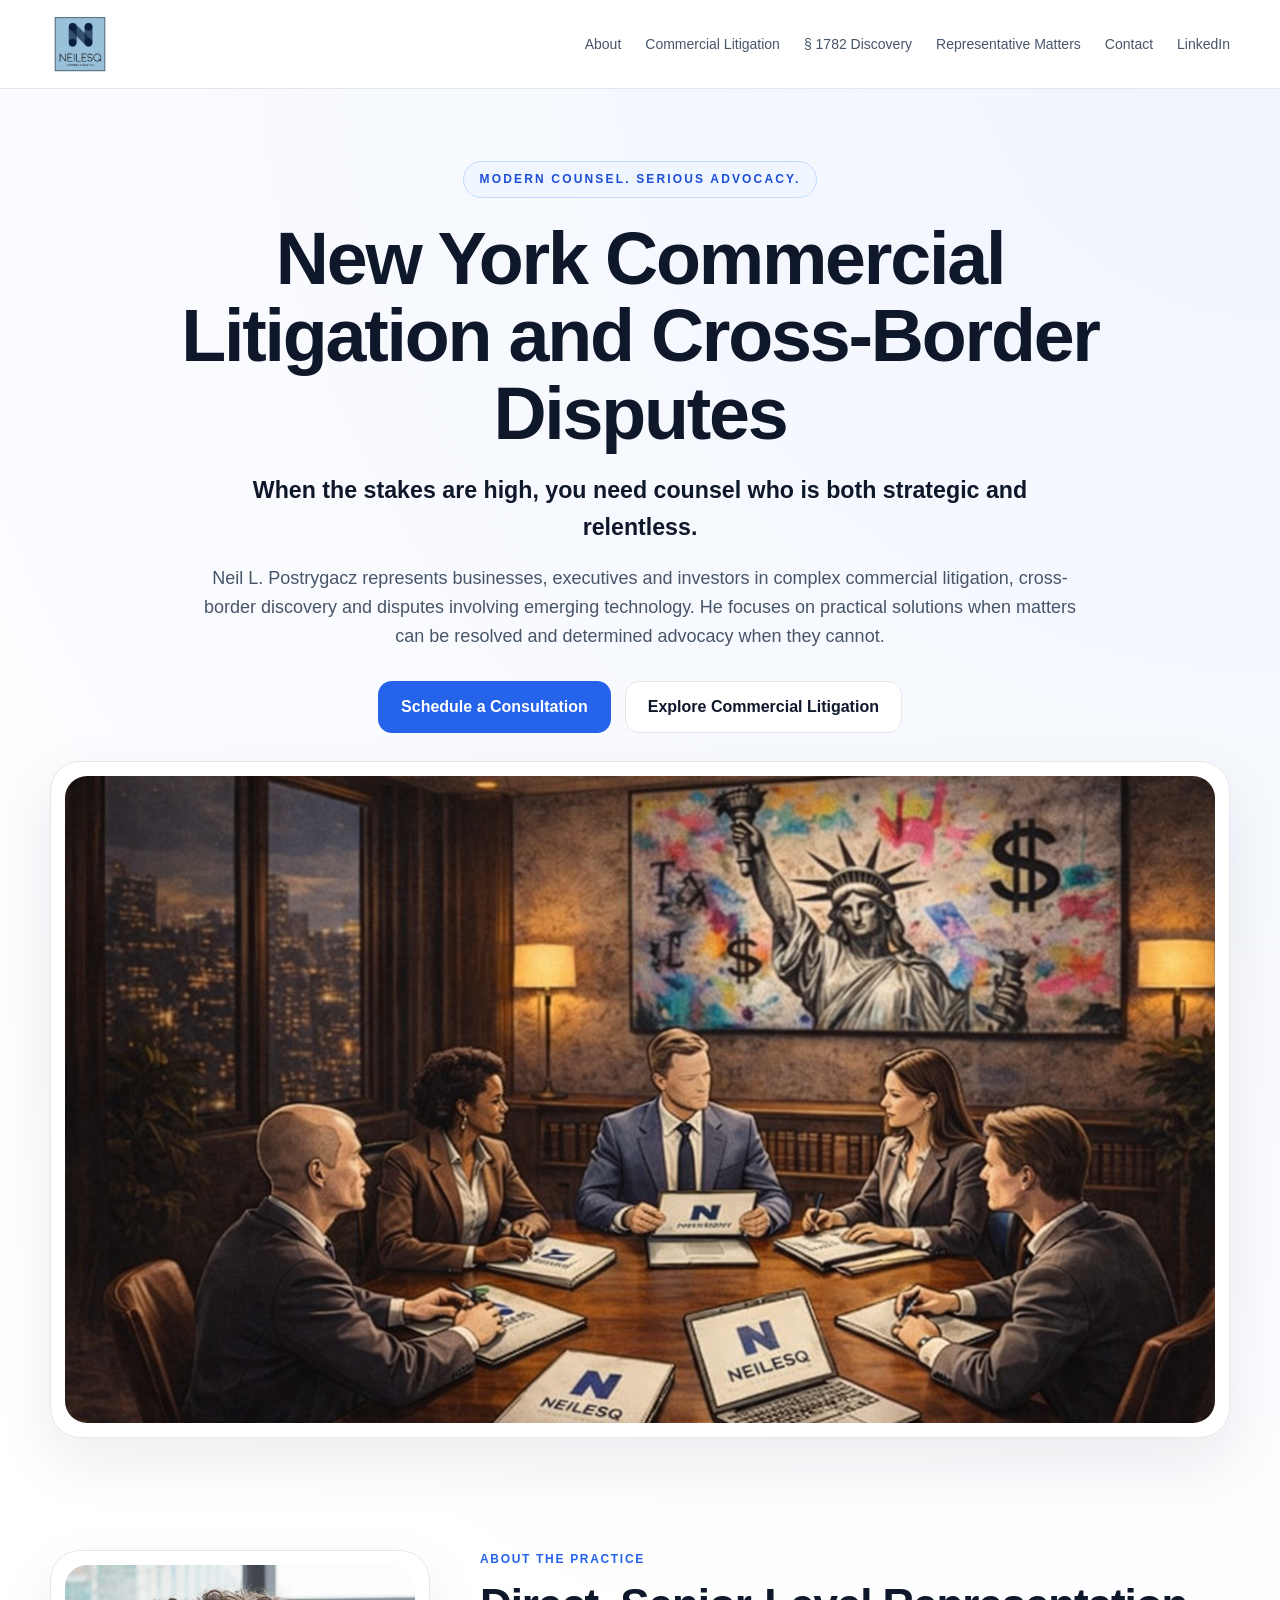
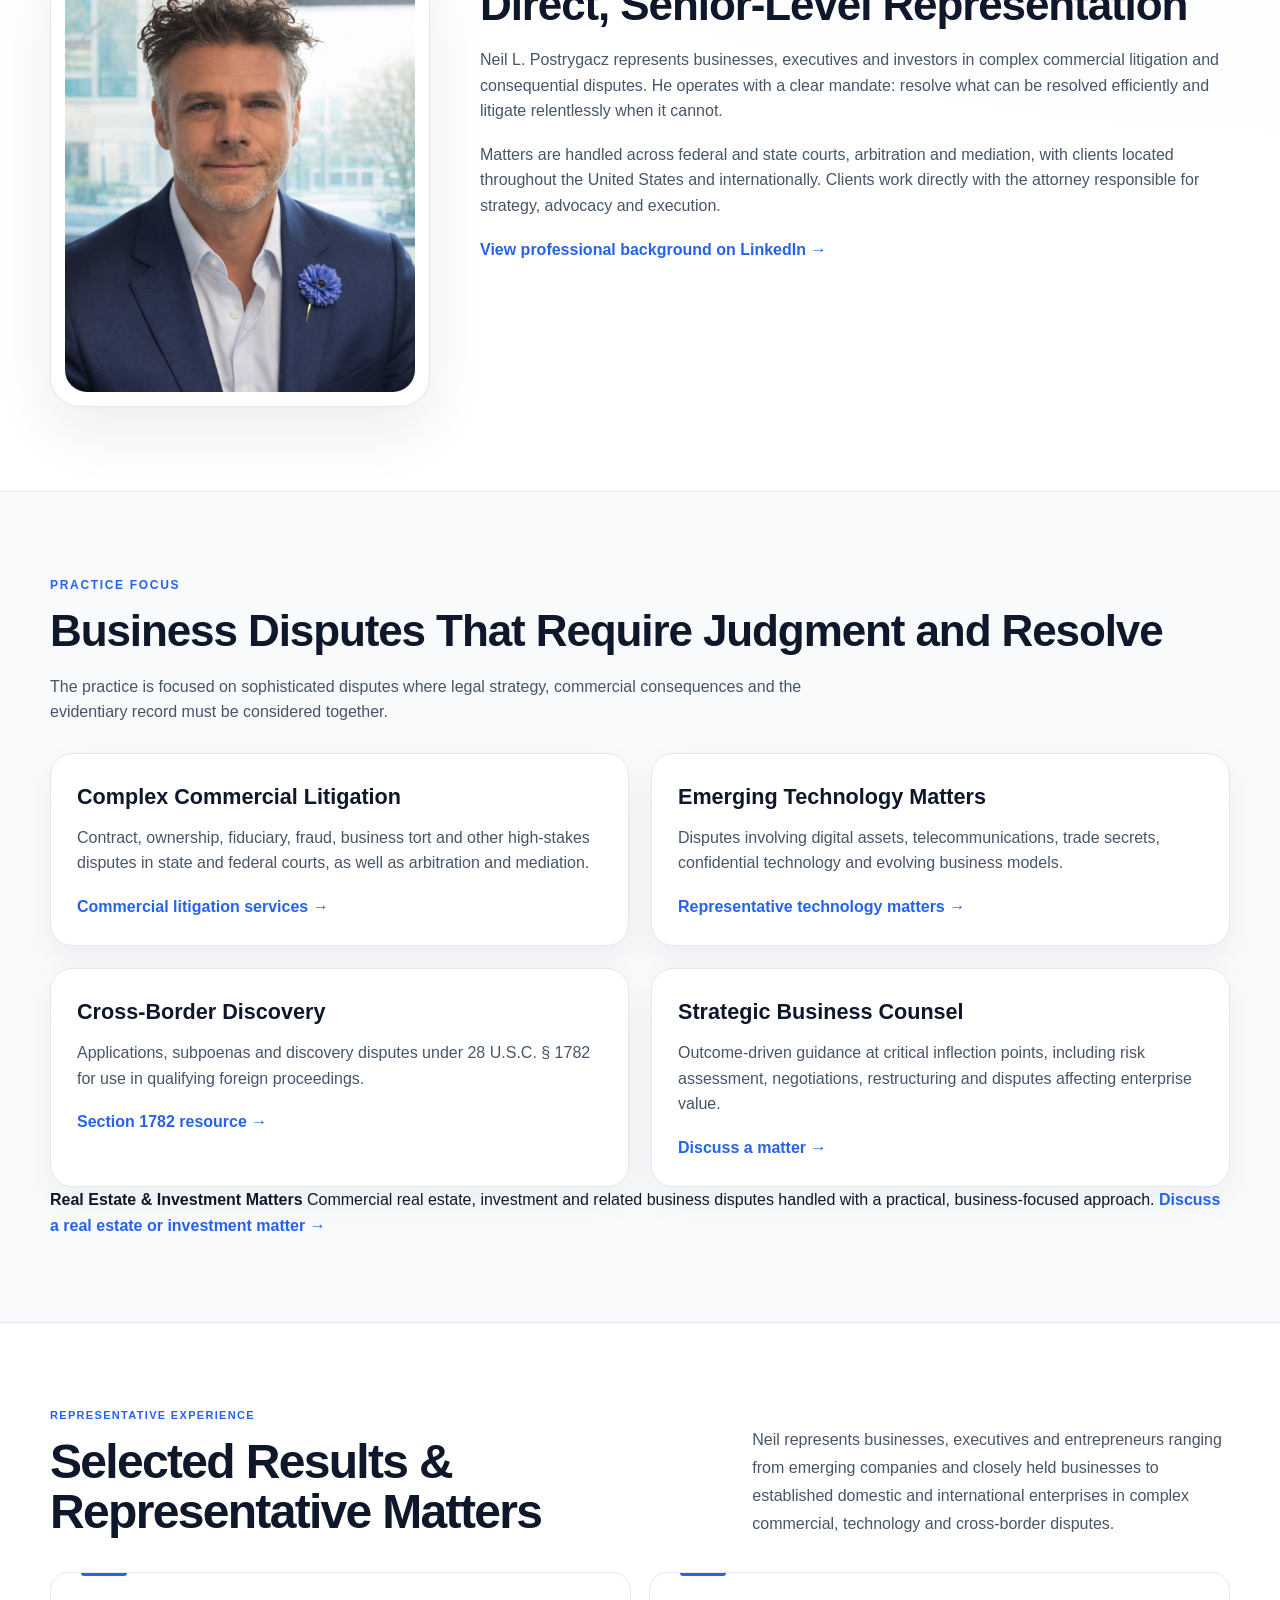
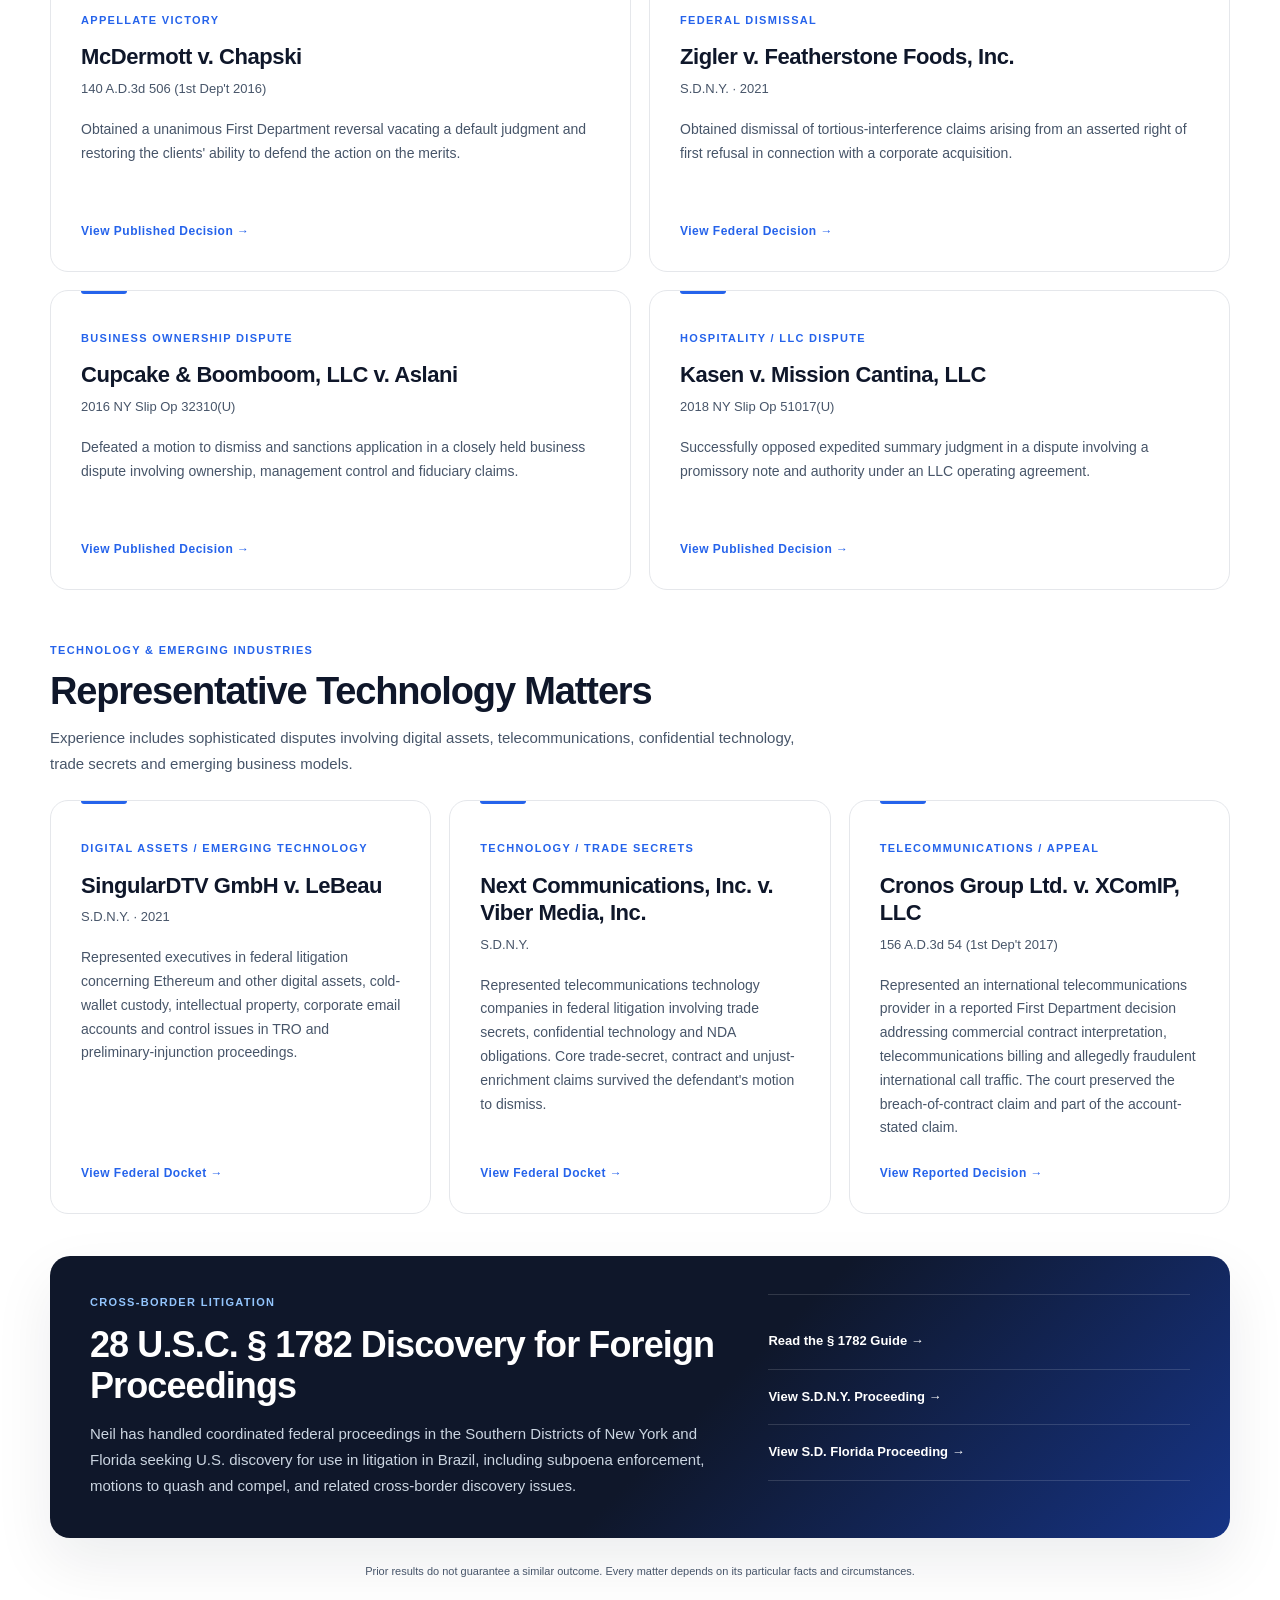
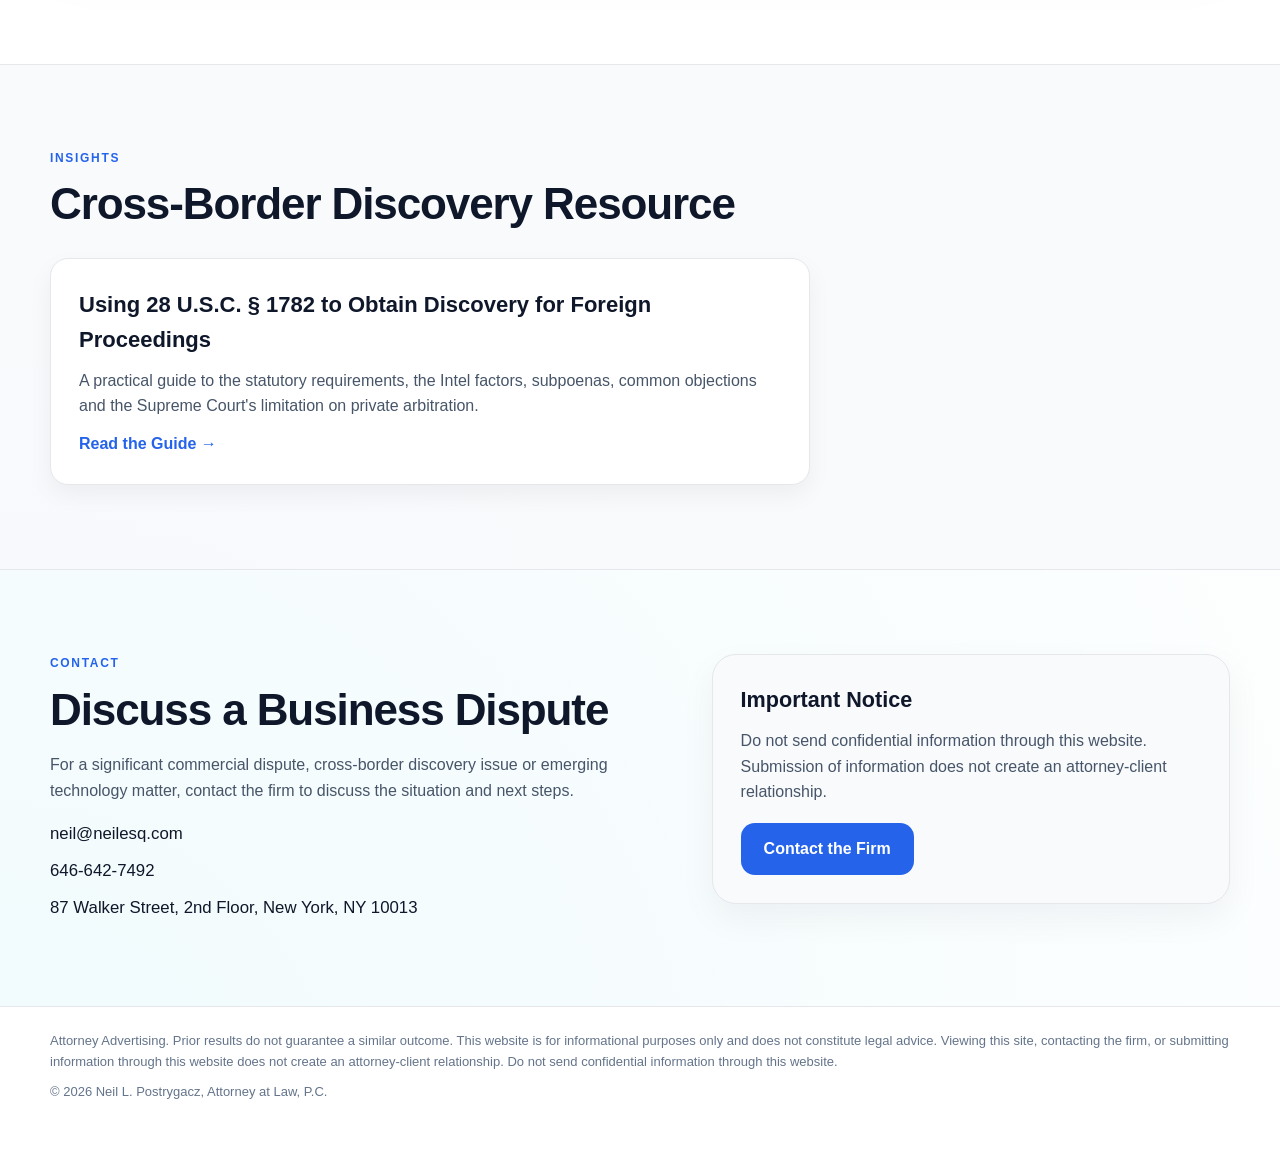
==== index.html @ 108ba3ea "Refine homepage practice focus and retain real estate work" ====
<!doctype html>
<html lang="en">
<head>
  <meta charset="utf-8" />
  <meta name="viewport" content="width=device-width, initial-scale=1" />
  <title>Neil L. Postrygacz | Commercial Litigation &amp; Section 1782</title>
  <meta name="description" content="New York commercial litigation attorney Neil L. Postrygacz handles complex business disputes, cross-border discovery and emerging technology matters." />
  <meta name="robots" content="index, follow" />
  <link rel="canonical" href="https://www.neilesq.com/" />

  <meta property="og:title" content="New York Commercial Litigation Attorney | Neil L. Postrygacz" />
  <meta property="og:description" content="Strategic, senior-level counsel for complex commercial litigation, cross-border disputes and emerging technology matters." />
  <meta property="og:type" content="website" />
  <meta property="og:url" content="https://www.neilesq.com/" />
  <meta property="og:image" content="https://www.neilesq.com/assets/boardroom.jpg" />
  <meta name="twitter:card" content="summary_large_image" />
  <meta name="twitter:title" content="New York Commercial Litigation Attorney | Neil L. Postrygacz" />
  <meta name="twitter:description" content="Strategic, senior-level counsel for complex commercial litigation, cross-border disputes and emerging technology matters." />
  <meta name="theme-color" content="#ffffff" />

  <link rel="icon" type="image/png" href="assets/favicon.png" />
  <link rel="stylesheet" href="styles.css" />

  <script type="application/ld+json">
  {
    "@context": "https://schema.org",
    "@graph": [
      {
        "@type": "LegalService",
        "@id": "https://www.neilesq.com/#firm",
        "name": "Neil L. Postrygacz, Attorney at Law, P.C.",
        "url": "https://www.neilesq.com/",
        "logo": "https://www.neilesq.com/assets/logo.png",
        "image": "https://www.neilesq.com/assets/headshot.jpg",
        "telephone": "+1-646-642-7492",
        "email": "neil@neilesq.com",
        "address": {
          "@type": "PostalAddress",
          "streetAddress": "87 Walker Street, 2nd Floor",
          "addressLocality": "New York",
          "addressRegion": "NY",
          "postalCode": "10013",
          "addressCountry": "US"
        },
        "areaServed": ["New York", "United States", "International"],
        "sameAs": ["https://www.linkedin.com/in/neil-postrygacz-98832410/"],
        "founder": {"@id": "https://www.neilesq.com/#neil-postrygacz"},
        "description": "Commercial litigation, cross-border discovery, emerging technology disputes, arbitration, mediation and strategic business matters."
      },
      {
        "@type": "Person",
        "@id": "https://www.neilesq.com/#neil-postrygacz",
        "name": "Neil L. Postrygacz",
        "jobTitle": "Attorney at Law",
        "worksFor": {"@id": "https://www.neilesq.com/#firm"},
        "url": "https://www.neilesq.com/",
        "image": "https://www.neilesq.com/assets/headshot.jpg",
        "sameAs": ["https://www.linkedin.com/in/neil-postrygacz-98832410/"],
        "knowsAbout": [
          "Commercial Litigation",
          "Business Disputes",
          "Cross-Border Discovery",
          "28 U.S.C. Section 1782",
          "Emerging Technology Disputes",
          "Arbitration"
        ]
      },
      {
        "@type": "WebSite",
        "@id": "https://www.neilesq.com/#website",
        "url": "https://www.neilesq.com/",
        "name": "Neil L. Postrygacz, Attorney at Law, P.C.",
        "publisher": {"@id": "https://www.neilesq.com/#firm"}
      }
    ]
  }
  </script>
</head>
<body>
  <header class="site-header">
    <div class="container nav">
      <a href="/#top" class="brand" aria-label="Neil L. Postrygacz home">
        <img src="assets/logo.png" alt="Neil L. Postrygacz, Attorney at Law, P.C." />
      </a>
      <button class="menu-toggle" aria-label="Toggle menu" onclick="document.body.classList.toggle('menu-open')">Menu</button>
      <nav class="nav-links" aria-label="Primary navigation">
        <a href="/#about">About</a>
        <a href="/commercial-litigation.html">Commercial Litigation</a>
        <a href="/1782-discovery.html">§ 1782 Discovery</a>
        <a href="/#results">Representative Matters</a>
        <a href="/#contact">Contact</a>
        <a href="https://www.linkedin.com/in/neil-postrygacz-98832410/" target="_blank" rel="noopener">LinkedIn</a>
      </nav>
    </div>
  </header>

  <main id="top">
    <section class="hero">
      <div class="container">
        <div class="eyebrow">Modern Counsel. Serious Advocacy.</div>
        <h1>New York Commercial Litigation and Cross-Border Disputes</h1>
        <p class="hero-tagline">When the stakes are high, you need counsel who is both strategic and relentless.</p>
        <p class="lead">Neil L. Postrygacz represents businesses, executives and investors in complex commercial litigation, cross-border discovery and disputes involving emerging technology. He focuses on practical solutions when matters can be resolved and determined advocacy when they cannot.</p>
        <div class="hero-actions">
          <a class="button primary" href="/#contact">Schedule a Consultation</a>
          <a class="button secondary" href="/commercial-litigation.html">Explore Commercial Litigation</a>
        </div>
      </div>
    </section>

    <section class="hero-image-section">
      <div class="container">
        <div class="image-card">
          <img src="assets/boardroom.jpg" alt="Conference room for business litigation strategy meetings" />
        </div>
      </div>
    </section>

    <section id="about" class="section">
      <div class="container about-grid">
        <div class="portrait-card">
          <img src="assets/headshot.jpg" alt="Neil L. Postrygacz, New York commercial litigation attorney" />
        </div>
        <div>
          <span class="section-kicker standalone">ABOUT THE PRACTICE</span>
          <h2>Direct, Senior-Level Representation</h2>
          <p>Neil L. Postrygacz represents businesses, executives and investors in complex commercial litigation and consequential disputes. He operates with a clear mandate: resolve what can be resolved efficiently and litigate relentlessly when it cannot.</p>
          <p>Matters are handled across federal and state courts, arbitration and mediation, with clients located throughout the United States and internationally. Clients work directly with the attorney responsible for strategy, advocacy and execution.</p>
          <p><a class="text-link" href="https://www.linkedin.com/in/neil-postrygacz-98832410/" target="_blank" rel="noopener">View professional background on LinkedIn →</a></p>
        </div>
      </div>
    </section>

    <section id="practice" class="section alt">
      <div class="container">
        <span class="section-kicker standalone">PRACTICE FOCUS</span>
        <h2>Business Disputes That Require Judgment and Resolve</h2>
        <p class="section-intro">The practice is focused on sophisticated disputes where legal strategy, commercial consequences and the evidentiary record must be considered together.</p>

        <div class="cards two-col">
          <article class="card">
            <h3>Complex Commercial Litigation</h3>
            <p>Contract, ownership, fiduciary, fraud, business tort and other high-stakes disputes in state and federal courts, as well as arbitration and mediation.</p>
            <a class="text-link" href="/commercial-litigation.html">Commercial litigation services →</a>
          </article>
          <article class="card">
            <h3>Emerging Technology Matters</h3>
            <p>Disputes involving digital assets, telecommunications, trade secrets, confidential technology and evolving business models.</p>
            <a class="text-link" href="/#results">Representative technology matters →</a>
          </article>
          <article class="card">
            <h3>Cross-Border Discovery</h3>
            <p>Applications, subpoenas and discovery disputes under 28 U.S.C. § 1782 for use in qualifying foreign proceedings.</p>
            <a class="text-link" href="/1782-discovery.html">Section 1782 resource →</a>
          </article>
          <article class="card">
            <h3>Strategic Business Counsel</h3>
            <p>Outcome-driven guidance at critical inflection points, including risk assessment, negotiations, restructuring and disputes affecting enterprise value.</p>
            <a class="text-link" href="/#contact">Discuss a matter →</a>
          </article>
        </div>

        <div class="secondary-practice">
          <strong>Real Estate &amp; Investment Matters</strong>
          <span>Commercial real estate, investment and related business disputes handled with a practical, business-focused approach.</span>
          <a class="text-link" href="/#contact">Discuss a real estate or investment matter →</a>
        </div>
      </div>
    </section>

    <section id="results" class="section results-section">
      <div class="container">
        <div class="results-header">
          <div>
            <span class="section-kicker">REPRESENTATIVE EXPERIENCE</span>
            <h2>Selected Results &amp; Representative Matters</h2>
          </div>
          <p class="results-intro">Neil represents businesses, executives and entrepreneurs ranging from emerging companies and closely held businesses to established domestic and international enterprises in complex commercial, technology and cross-border disputes.</p>
        </div>

        <div class="results-grid">
          <a class="result-card"
             href="https://www.nycourts.gov/reporter/3dseries/2016/2016_04679.htm"
             target="_blank" rel="noopener noreferrer">
            <span class="result-label">APPELLATE VICTORY</span>
            <h3>McDermott v. Chapski</h3>
            <div class="result-citation">140 A.D.3d 506 (1st Dep't 2016)</div>
            <p>Obtained a unanimous First Department reversal vacating a default judgment and restoring the clients' ability to defend the action on the merits.</p>
            <span class="result-link">View Published Decision →</span>
          </a>

          <a class="result-card"
             href="https://law.justia.com/cases/federal/district-courts/new-york/nysdce/1%3A2020cv02462/534719/49/"
             target="_blank" rel="noopener noreferrer">
            <span class="result-label">FEDERAL DISMISSAL</span>
            <h3>Zigler v. Featherstone Foods, Inc.</h3>
            <div class="result-citation">S.D.N.Y. · 2021</div>
            <p>Obtained dismissal of tortious-interference claims arising from an asserted right of first refusal in connection with a corporate acquisition.</p>
            <span class="result-link">View Federal Decision →</span>
          </a>

          <a class="result-card"
             href="https://www.nycourts.gov/reporter/pdfs/2016/2016_32310.pdf"
             target="_blank" rel="noopener noreferrer">
            <span class="result-label">BUSINESS OWNERSHIP DISPUTE</span>
            <h3>Cupcake &amp; Boomboom, LLC v. Aslani</h3>
            <div class="result-citation">2016 NY Slip Op 32310(U)</div>
            <p>Defeated a motion to dismiss and sanctions application in a closely held business dispute involving ownership, management control and fiduciary claims.</p>
            <span class="result-link">View Published Decision →</span>
          </a>

          <a class="result-card"
             href="https://law.justia.com/cases/new-york/other-courts/2018/2018-ny-slip-op-51017-u.html"
             target="_blank" rel="noopener noreferrer">
            <span class="result-label">HOSPITALITY / LLC DISPUTE</span>
            <h3>Kasen v. Mission Cantina, LLC</h3>
            <div class="result-citation">2018 NY Slip Op 51017(U)</div>
            <p>Successfully opposed expedited summary judgment in a dispute involving a promissory note and authority under an LLC operating agreement.</p>
            <span class="result-link">View Published Decision →</span>
          </a>
        </div>

        <div class="technology-matters">
          <div class="technology-heading">
            <span class="section-kicker">TECHNOLOGY &amp; EMERGING INDUSTRIES</span>
            <h3>Representative Technology Matters</h3>
            <p>Experience includes sophisticated disputes involving digital assets, telecommunications, confidential technology, trade secrets and emerging business models.</p>
          </div>

          <div class="technology-grid">
            <a class="result-card technology-card"
               href="https://dockets.justia.com/docket/new-york/nysdce/1%3A2021cv10130/570872"
               target="_blank" rel="noopener noreferrer">
              <span class="result-label">DIGITAL ASSETS / EMERGING TECHNOLOGY</span>
              <h3>SingularDTV GmbH v. LeBeau</h3>
              <div class="result-citation">S.D.N.Y. · 2021</div>
              <p>Represented executives in federal litigation concerning Ethereum and other digital assets, cold-wallet custody, intellectual property, corporate email accounts and control issues in TRO and preliminary-injunction proceedings.</p>
              <span class="result-link">View Federal Docket →</span>
            </a>

            <a class="result-card technology-card"
               href="https://dockets.justia.com/docket/new-york/nysdce/1%3A2014cv08190/433668"
               target="_blank" rel="noopener noreferrer">
              <span class="result-label">TECHNOLOGY / TRADE SECRETS</span>
              <h3>Next Communications, Inc. v. Viber Media, Inc.</h3>
              <div class="result-citation">S.D.N.Y.</div>
              <p>Represented telecommunications technology companies in federal litigation involving trade secrets, confidential technology and NDA obligations. Core trade-secret, contract and unjust-enrichment claims survived the defendant's motion to dismiss.</p>
              <span class="result-link">View Federal Docket →</span>
            </a>

            <a class="result-card technology-card"
               href="https://www.nycourts.gov/REPORTER/3dseries/2017/2017_06515.htm"
               target="_blank" rel="noopener noreferrer">
              <span class="result-label">TELECOMMUNICATIONS / APPEAL</span>
              <h3>Cronos Group Ltd. v. XComIP, LLC</h3>
              <div class="result-citation">156 A.D.3d 54 (1st Dep't 2017)</div>
              <p>Represented an international telecommunications provider in a reported First Department decision addressing commercial contract interpretation, telecommunications billing and allegedly fraudulent international call traffic. The court preserved the breach-of-contract claim and part of the account-stated claim.</p>
              <span class="result-link">View Reported Decision →</span>
            </a>
          </div>
        </div>

        <div class="crossborder-feature">
          <div class="crossborder-copy">
            <span class="section-kicker light">CROSS-BORDER LITIGATION</span>
            <h3>28 U.S.C. § 1782 Discovery for Foreign Proceedings</h3>
            <p>Neil has handled coordinated federal proceedings in the Southern Districts of New York and Florida seeking U.S. discovery for use in litigation in Brazil, including subpoena enforcement, motions to quash and compel, and related cross-border discovery issues.</p>
          </div>

          <div class="crossborder-links">
            <a href="/1782-discovery.html">Read the § 1782 Guide →</a>
            <a href="https://docs.justia.com/cases/federal/district-courts/new-york/nysdce/1%3A2022mc00348/590658/66"
               target="_blank" rel="noopener noreferrer">View S.D.N.Y. Proceeding →</a>
            <a href="https://docs.justia.com/cases/federal/district-courts/florida/flsdce/1%3A2023mc24326/657592/69"
               target="_blank" rel="noopener noreferrer">View S.D. Florida Proceeding →</a>
          </div>
        </div>

        <p class="results-disclaimer">Prior results do not guarantee a similar outcome. Every matter depends on its particular facts and circumstances.</p>
      </div>
    </section>

    <section id="thoughts" class="section alt">
      <div class="container">
        <span class="section-kicker standalone">INSIGHTS</span>
        <h2>Cross-Border Discovery Resource</h2>
        <div class="article-card">
          <a href="/1782-discovery.html" class="article-link">
            <h3>Using 28 U.S.C. § 1782 to Obtain Discovery for Foreign Proceedings</h3>
            <p>A practical guide to the statutory requirements, the Intel factors, subpoenas, common objections and the Supreme Court's limitation on private arbitration.</p>
            <span class="read-more">Read the Guide →</span>
          </a>
        </div>
      </div>
    </section>

    <section id="contact" class="section">
      <div class="container contact-grid">
        <div>
          <span class="section-kicker standalone">CONTACT</span>
          <h2>Discuss a Business Dispute</h2>
          <p>For a significant commercial dispute, cross-border discovery issue or emerging technology matter, contact the firm to discuss the situation and next steps.</p>
          <div class="contact-lines">
            <div><a href="mailto:neil@neilesq.com">neil@neilesq.com</a></div>
            <div><a href="tel:+16466427492">646-642-7492</a></div>
            <div>87 Walker Street, 2nd Floor, New York, NY 10013</div>
          </div>
        </div>
        <div class="notice-card">
          <h3>Important Notice</h3>
          <p>Do not send confidential information through this website. Submission of information does not create an attorney-client relationship.</p>
          <a class="button primary" href="mailto:neil@neilesq.com">Contact the Firm</a>
        </div>
      </div>
    </section>
  </main>

  <footer class="site-footer">
    <div class="container footer-text">
      <p>Attorney Advertising. Prior results do not guarantee a similar outcome. This website is for informational purposes only and does not constitute legal advice. Viewing this site, contacting the firm, or submitting information through this website does not create an attorney-client relationship. Do not send confidential information through this website.</p>
      <p>© 2026 Neil L. Postrygacz, Attorney at Law, P.C.</p>
    </div>
  </footer>
</body>
</html>
---- styles.css ----
:root{
  --bg:#ffffff;
  --text:#0f172a;
  --muted:#475569;
  --line:#e5e7eb;
  --panel:#f8fafc;
  --blue:#2563eb;
  --blue-dark:#1d4ed8;
  --cyan:#06b6d4;
  --shadow:0 24px 60px rgba(15,23,42,.08);
}
*{box-sizing:border-box}
html{scroll-behavior:smooth}
body{
  margin:0;
  font:16px/1.6 -apple-system,BlinkMacSystemFont,"Segoe UI",Inter,Arial,sans-serif;
  color:var(--text);
  background:
    radial-gradient(circle at top right, rgba(37,99,235,.07), transparent 30%),
    radial-gradient(circle at bottom left, rgba(6,182,212,.06), transparent 28%),
    var(--bg);
}
img{max-width:100%; display:block}
a{color:inherit; text-decoration:none}
.container{width:min(1180px, calc(100% - 40px)); margin:0 auto}
.narrow{width:min(820px,100%)}
.site-header{
  position:sticky; top:0; z-index:100;
  background:rgba(255,255,255,.94);
  backdrop-filter:blur(10px);
  border-bottom:1px solid var(--line);
}
.nav{display:flex; align-items:center; justify-content:space-between; gap:20px; min-height:88px}
.brand img{height:60px; width:auto}
.nav-links{display:flex; gap:24px; align-items:center; color:var(--muted); font-size:14px}
.nav-links a:hover,.nav-links a[aria-current="page"]{color:var(--blue)}
.menu-toggle{display:none; border:1px solid var(--line); background:#fff; padding:10px 14px; border-radius:10px}
.hero{padding:72px 0 18px; text-align:center}
.eyebrow{
  display:inline-flex; align-items:center; justify-content:center;
  padding:8px 16px; border-radius:999px; border:1px solid #bfdbfe; background:#eff6ff;
  color:var(--blue-dark); font-size:12px; font-weight:700; letter-spacing:.18em; text-transform:uppercase
}
.hero h1{
  max-width:980px; margin:22px auto 0; font-size:clamp(2.4rem, 6vw, 4.6rem); line-height:1.05; letter-spacing:-.03em
}
.hero-tagline{
  max-width:880px;
  margin:20px auto 0;
  color:var(--text);
  font-size:clamp(1.15rem,2vw,1.45rem);
  font-weight:700;
}
.lead{
  max-width:900px; margin:18px auto 0; color:var(--muted); font-size:1.125rem
}
.hero-actions{display:flex; gap:14px; justify-content:center; flex-wrap:wrap; margin-top:30px}
.hero-actions.left{justify-content:flex-start}
.button{
  display:inline-flex; align-items:center; justify-content:center; min-height:52px; padding:0 22px;
  border-radius:14px; font-weight:700; border:1px solid transparent
}
.button.primary{background:var(--blue); color:#fff}
.button.primary:hover{background:var(--blue-dark)}
.button.secondary{background:#fff; border-color:var(--line); color:var(--text)}
.button.secondary:hover{border-color:#bfdbfe; color:var(--blue-dark)}
.hero-image-section{padding:10px 0 28px}
.image-card,.portrait-card{
  background:#fff; border:1px solid var(--line); border-radius:30px; padding:14px; box-shadow:var(--shadow)
}
.image-card img{border-radius:22px; width:100%; aspect-ratio:16/9; object-fit:cover}
.section{padding:84px 0}
.alt{background:rgba(248,250,252,.85); border-top:1px solid var(--line); border-bottom:1px solid var(--line)}
h1,h2,h3{color:var(--text)}
h2{font-size:clamp(2rem,4vw,2.75rem); line-height:1.1; margin:0 0 18px; letter-spacing:-.025em}
h3{font-size:1.35rem; margin:0 0 10px}
p{margin:0 0 18px; color:var(--muted)}
ul{color:var(--muted)}
.about-grid{display:grid; grid-template-columns:380px 1fr; gap:50px; align-items:start}
.portrait-card img{border-radius:22px; aspect-ratio:9/11; object-fit:cover; object-position:center top}
.text-link,.inline-link{color:var(--blue); font-weight:700}
.text-link:hover,.inline-link:hover{text-decoration:underline}
.section-kicker.standalone{
  display:block;
  margin-bottom:12px;
  color:var(--blue);
  font-size:12px;
  font-weight:800;
  letter-spacing:.14em;
}
.cards{display:grid; gap:22px; margin-top:28px}
.two-col{grid-template-columns:repeat(2,minmax(0,1fr))}
.card{
  background:#fff; border:1px solid var(--line); border-radius:22px; padding:26px;
  box-shadow:0 14px 36px rgba(15,23,42,.05)
}
.section-intro{max-width:760px}
.contact-grid{display:grid; grid-template-columns:1.1fr .9fr; gap:28px; align-items:start}
.contact-lines{display:grid; gap:10px; font-size:1.05rem; color:var(--text)}
.contact-lines a{color:var(--text)}
.notice-card{
  background:var(--panel); border:1px solid var(--line); border-radius:24px; padding:28px;
  box-shadow:0 14px 36px rgba(15,23,42,.05)
}
.site-footer{border-top:1px solid var(--line); padding:24px 0 36px; background:#fff}
.footer-text{font-size:13px; color:#64748b}
.footer-text p{margin:0 0 10px; color:#64748b}
.article-card {
  max-width:760px;
  margin:30px 0 0;
  padding:28px;
  border-radius:18px;
  background:#ffffff;
  border:1px solid var(--line);
  box-shadow:0 10px 25px rgba(0,0,0,0.05);
  transition:all .25s ease;
}
.article-card:hover{
  transform:translateY(-4px);
  box-shadow:0 18px 40px rgba(0,0,0,0.08);
}
.article-link{display:block; color:inherit}
.article-card h3{font-size:22px; margin-bottom:10px}
.article-card p{margin-bottom:12px}
.read-more{font-weight:700; color:var(--blue)}
#results.results-section{
  background:var(--bg);
  position:relative;
  overflow:hidden;
}
#results .results-header{
  display:grid;
  grid-template-columns:minmax(0,1.15fr) minmax(280px,.85fr);
  gap:56px;
  align-items:end;
  margin-bottom:34px;
}
#results .section-kicker,
.result-label{
  display:block;
  margin-bottom:12px;
  color:var(--blue);
  font-size:11px;
  font-weight:800;
  letter-spacing:.12em;
}
#results .results-header h2{
  margin:0;
  max-width:700px;
  font-size:clamp(32px,4vw,48px);
  line-height:1.05;
  letter-spacing:-.035em;
}
#results .results-intro{
  margin:0;
  max-width:520px;
  font-size:16px;
  line-height:1.75;
}
#results .results-grid{
  display:grid;
  grid-template-columns:repeat(2,minmax(0,1fr));
  gap:18px;
}
#results .result-card{
  position:relative;
  display:flex;
  flex-direction:column;
  min-height:300px;
  padding:30px;
  color:var(--text);
  background:var(--bg);
  border:1px solid var(--line);
  border-radius:18px;
  transition:transform .2s ease,border-color .2s ease,box-shadow .2s ease;
}
#results .result-card:hover{
  transform:translateY(-4px);
  border-color:rgba(37,99,235,.35);
  box-shadow:var(--shadow);
}
#results .result-card::before{
  content:"";
  position:absolute;
  top:0;
  left:30px;
  width:46px;
  height:3px;
  background:var(--blue);
  border-radius:0 0 3px 3px;
}
#results .result-label{margin:9px 0 14px}
#results .result-card h3{
  margin:0;
  font-size:22px;
  line-height:1.25;
  letter-spacing:-.02em;
}
#results .result-citation{
  margin-top:8px;
  color:var(--muted);
  font-size:13px;
}
#results .result-card p{
  margin:18px 0 24px;
  font-size:14px;
  line-height:1.7;
}
#results .result-link{
  margin-top:auto;
  color:var(--blue);
  font-size:12px;
  font-weight:800;
  letter-spacing:.04em;
}
#results .technology-matters{margin-top:52px}
#results .technology-heading{max-width:760px; margin-bottom:24px}
#results .technology-heading h3{
  margin:0 0 12px;
  font-size:clamp(28px,3vw,38px);
  line-height:1.1;
  letter-spacing:-.03em;
}
#results .technology-heading p{margin:0; font-size:15px; line-height:1.7}
#results .technology-grid{
  display:grid;
  grid-template-columns:repeat(3,minmax(0,1fr));
  gap:18px;
}
#results .technology-card{min-height:340px}
#results .crossborder-feature{
  display:grid;
  grid-template-columns:minmax(0,1.2fr) minmax(260px,.8fr);
  gap:46px;
  margin-top:42px;
  padding:38px 40px;
  color:#fff;
  background:linear-gradient(135deg,var(--text) 0%,var(--text) 55%,var(--blue-dark) 140%);
  border-radius:20px;
  box-shadow:var(--shadow);
}
#results .crossborder-feature .section-kicker.light{color:#93c5fd}
#results .crossborder-copy h3{
  margin:0 0 14px;
  color:#fff;
  font-size:clamp(26px,3vw,36px);
  line-height:1.15;
  letter-spacing:-.025em;
}
#results .crossborder-copy p{margin:0; max-width:700px; color:#cbd5e1; font-size:15px; line-height:1.75}
#results .crossborder-links{
  display:flex;
  flex-direction:column;
  justify-content:center;
  border-top:1px solid rgba(255,255,255,.14);
}
#results .crossborder-links a{
  display:block;
  padding:17px 0;
  color:#fff;
  font-size:13px;
  font-weight:700;
  border-bottom:1px solid rgba(255,255,255,.14);
  transition:color .18s ease,padding-left .18s ease;
}
#results .crossborder-links a:hover{color:#93c5fd; padding-left:5px}
.results-disclaimer{
  max-width:820px;
  margin:24px auto 0;
  color:var(--muted);
  font-size:11px;
  line-height:1.65;
  text-align:center;
}
.results-disclaimer.left-align{margin:24px 0 0; text-align:left}
.page-hero{
  padding:64px 0 54px;
  border-bottom:1px solid var(--line);
  background:linear-gradient(180deg,rgba(239,246,255,.75),rgba(255,255,255,.3));
}
.page-hero h1{
  max-width:920px;
  margin:10px 0 18px;
  font-size:clamp(2.7rem,6vw,4.8rem);
  line-height:1.02;
  letter-spacing:-.045em;
}
.page-lead{
  max-width:850px;
  color:var(--muted);
  font-size:1.18rem;
  line-height:1.75;
}
.page-lead.compact{max-width:760px}
.breadcrumbs{
  display:flex;
  flex-wrap:wrap;
  gap:8px;
  margin-bottom:32px;
  color:#64748b;
  font-size:13px;
}
.breadcrumbs a{color:var(--blue); font-weight:700}
.page-section{padding-top:68px}
.content-layout{
  display:grid;
  grid-template-columns:minmax(0,1fr) 300px;
  gap:58px;
  align-items:start;
}
.content-main{min-width:0}
.content-main > h2,
.article-section > h2{
  margin-top:58px;
  scroll-margin-top:120px;
}
.content-main > h2:first-child{margin-top:0}
.content-main h3{margin-top:28px}
.content-main p,
.content-main li{font-size:1.03rem; line-height:1.8}
.content-sidebar{min-width:0}
.sidebar-card{
  padding:26px;
  border:1px solid var(--line);
  border-radius:20px;
  background:#fff;
  box-shadow:0 14px 36px rgba(15,23,42,.06);
}
.sticky-card{position:sticky; top:116px}
.sidebar-links{display:grid; gap:9px; margin-top:20px}
.sidebar-links a{color:var(--blue); font-weight:700}
.callout{
  margin:30px 0;
  padding:24px 26px;
  border:1px solid #bfdbfe;
  border-left:4px solid var(--blue);
  border-radius:16px;
  background:#eff6ff;
}
.callout p{margin:6px 0 0; color:#334155}
.topic-grid{
  display:grid;
  grid-template-columns:repeat(2,minmax(0,1fr));
  gap:14px;
  margin:24px 0 34px;
}
.topic-card{
  display:flex;
  flex-direction:column;
  gap:7px;
  padding:20px;
  border:1px solid var(--line);
  border-radius:16px;
  background:#fff;
}
.topic-card strong{color:var(--text)}
.topic-card span{color:var(--muted); font-size:14px; line-height:1.65}
.check-list{
  display:grid;
  gap:10px;
  padding-left:22px;
  margin:22px 0 30px;
}
.matter-list{
  display:grid;
  grid-template-columns:repeat(2,minmax(0,1fr));
  gap:16px;
  margin:26px 0 34px;
}
.matter-item{
  padding:24px;
  border:1px solid var(--line);
  border-radius:18px;
  background:#fff;
}
.matter-item h3{margin:0 0 8px}
.matter-item p{font-size:15px; line-height:1.7}
.faq-list{display:grid; gap:12px; margin-top:24px}
.faq-list details{
  border:1px solid var(--line);
  border-radius:16px;
  background:#fff;
  padding:0 20px;
}
.faq-list summary{
  cursor:pointer;
  padding:18px 0;
  color:var(--text);
  font-weight:800;
}
.faq-list details p{padding:0 0 18px; margin:0}
.byline{
  display:flex;
  flex-wrap:wrap;
  gap:12px 24px;
  margin-bottom:28px;
  color:#64748b;
  font-size:13px;
}
.toc{
  display:grid;
  grid-template-columns:repeat(2,minmax(0,1fr));
  gap:10px 20px;
  margin:0 0 40px;
  padding:24px;
  border:1px solid var(--line);
  border-radius:18px;
  background:var(--panel);
}
.toc strong{grid-column:1/-1; margin-bottom:4px}
.toc a{color:var(--blue); font-weight:700; font-size:14px}
.article-section{scroll-margin-top:120px}
.article-section + .article-section{margin-top:0}
.numbered-steps{display:grid; gap:16px; margin:24px 0 30px}
.numbered-steps > div{display:grid; grid-template-columns:42px 1fr; gap:14px; align-items:start}
.numbered-steps span{
  display:grid;
  place-items:center;
  width:38px;
  height:38px;
  border-radius:50%;
  background:#eff6ff;
  color:var(--blue-dark);
  font-weight:800;
}
.numbered-steps p{margin:3px 0 0}
.factor-list{
  display:grid;
  gap:18px;
  margin:24px 0 30px;
}
.factor-list > div{
  padding:22px 24px;
  border:1px solid var(--line);
  border-radius:16px;
  background:#fff;
}
.factor-list h3{margin:0 0 8px}
.factor-list p{margin:0; font-size:15px}
.authority-links{
  display:grid;
  gap:12px;
  padding:22px 24px;
  border:1px solid var(--line);
  border-radius:16px;
  background:var(--panel);
}
.authority-links a{color:var(--blue); font-weight:700}
.authority-links a:hover{text-decoration:underline}
@media (max-width:1000px){
  #results .technology-grid{grid-template-columns:1fr}
  #results .technology-card{min-height:auto}
}
@media (max-width:900px){
  .nav-links{display:none}
  .menu-toggle{display:inline-flex}
  body.menu-open .nav-links{
    display:flex;
    position:absolute;
    left:20px;
    right:20px;
    top:88px;
    flex-direction:column;
    align-items:stretch;
    background:#fff;
    border:1px solid var(--line);
    border-radius:18px;
    padding:18px;
    box-shadow:var(--shadow)
  }
  .two-col,.about-grid,.contact-grid,.content-layout{grid-template-columns:1fr}
  .brand img{height:48px}
  #results .results-header{grid-template-columns:1fr; gap:18px}
  #results .results-grid{grid-template-columns:1fr}
  #results .crossborder-feature{grid-template-columns:1fr; gap:28px}
  .content-sidebar{order:-1}
  .sticky-card{position:static}
  .matter-list{grid-template-columns:1fr}
}
@media (max-width:650px){
  .container{width:min(100% - 28px,1180px)}
  .section{padding:64px 0}
  .hero{padding-top:54px}
  .page-hero{padding:48px 0 42px}
  .topic-grid,.toc{grid-template-columns:1fr}
  .toc strong{grid-column:auto}
  #results .result-card{min-height:auto; padding:25px 22px}
  #results .result-card::before{left:22px}
  #results .crossborder-feature{padding:30px 24px; border-radius:16px}
  #results .results-header h2{font-size:34px}
}
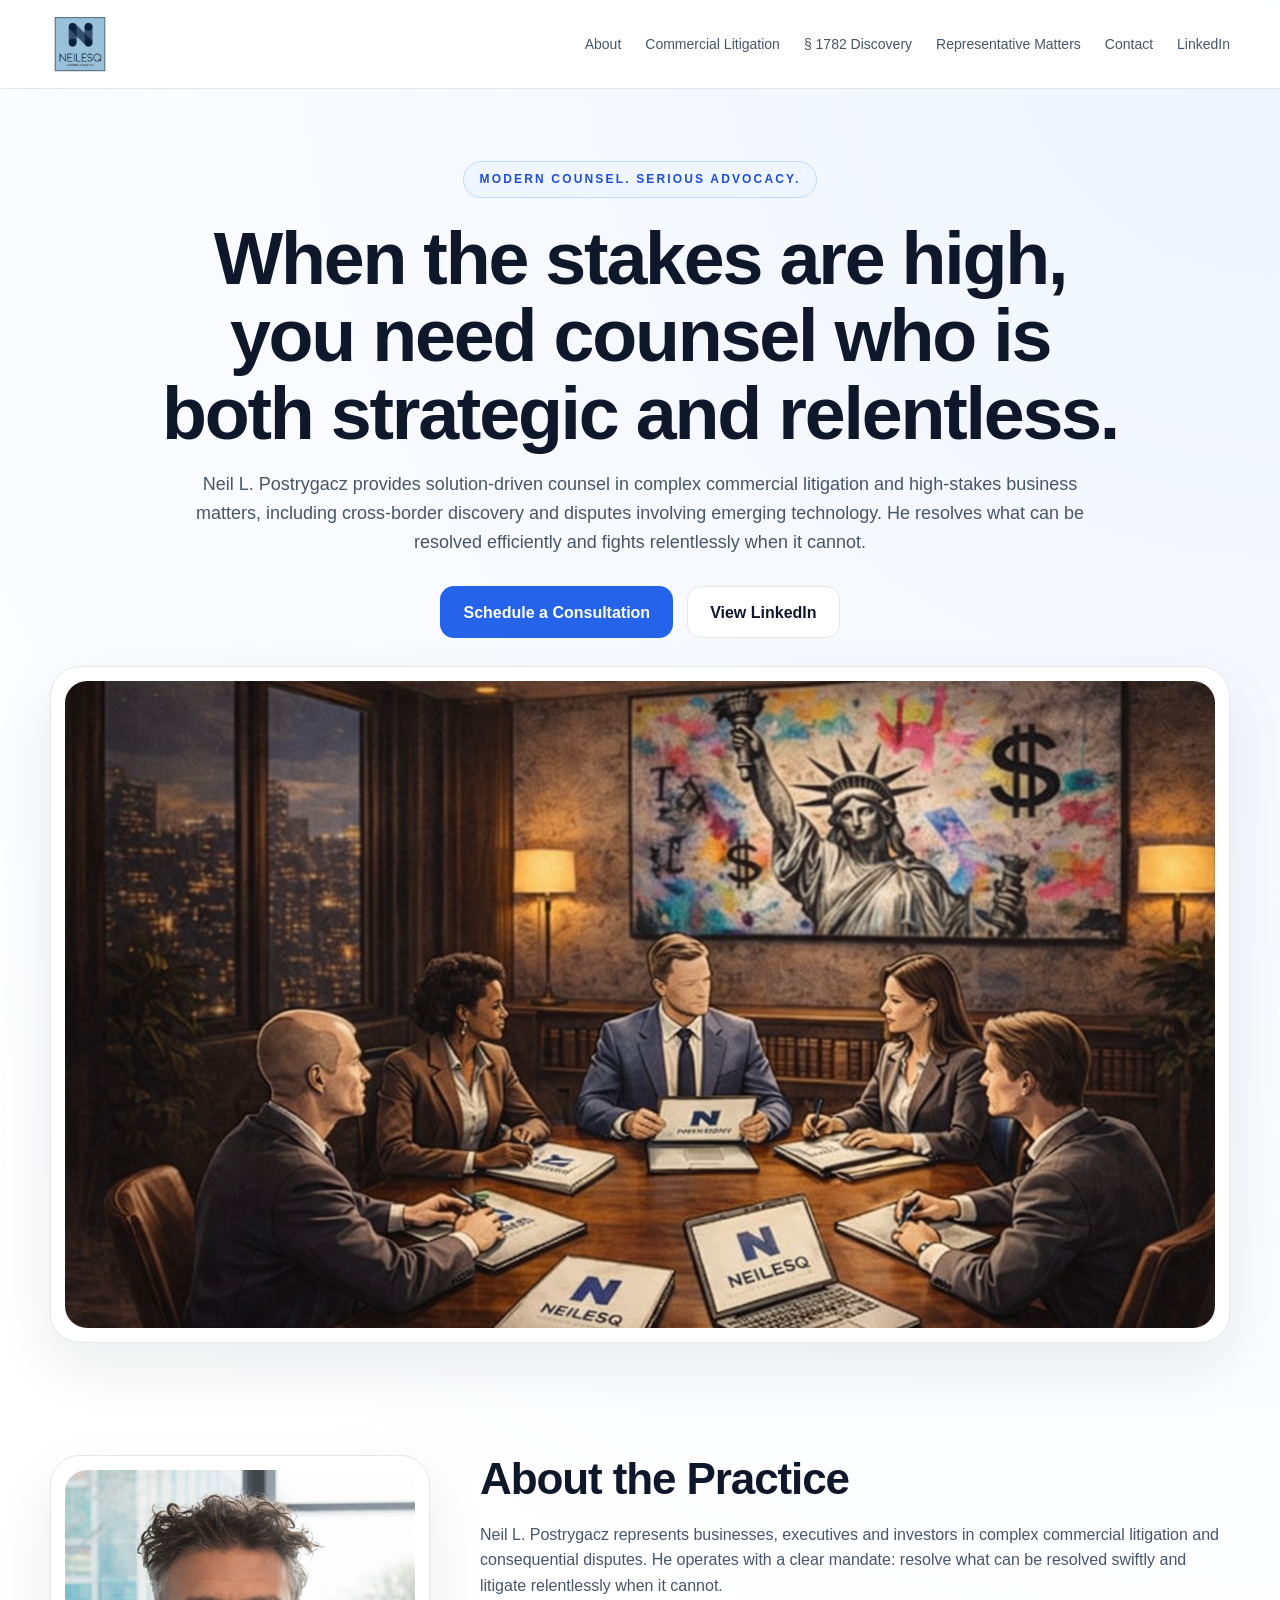
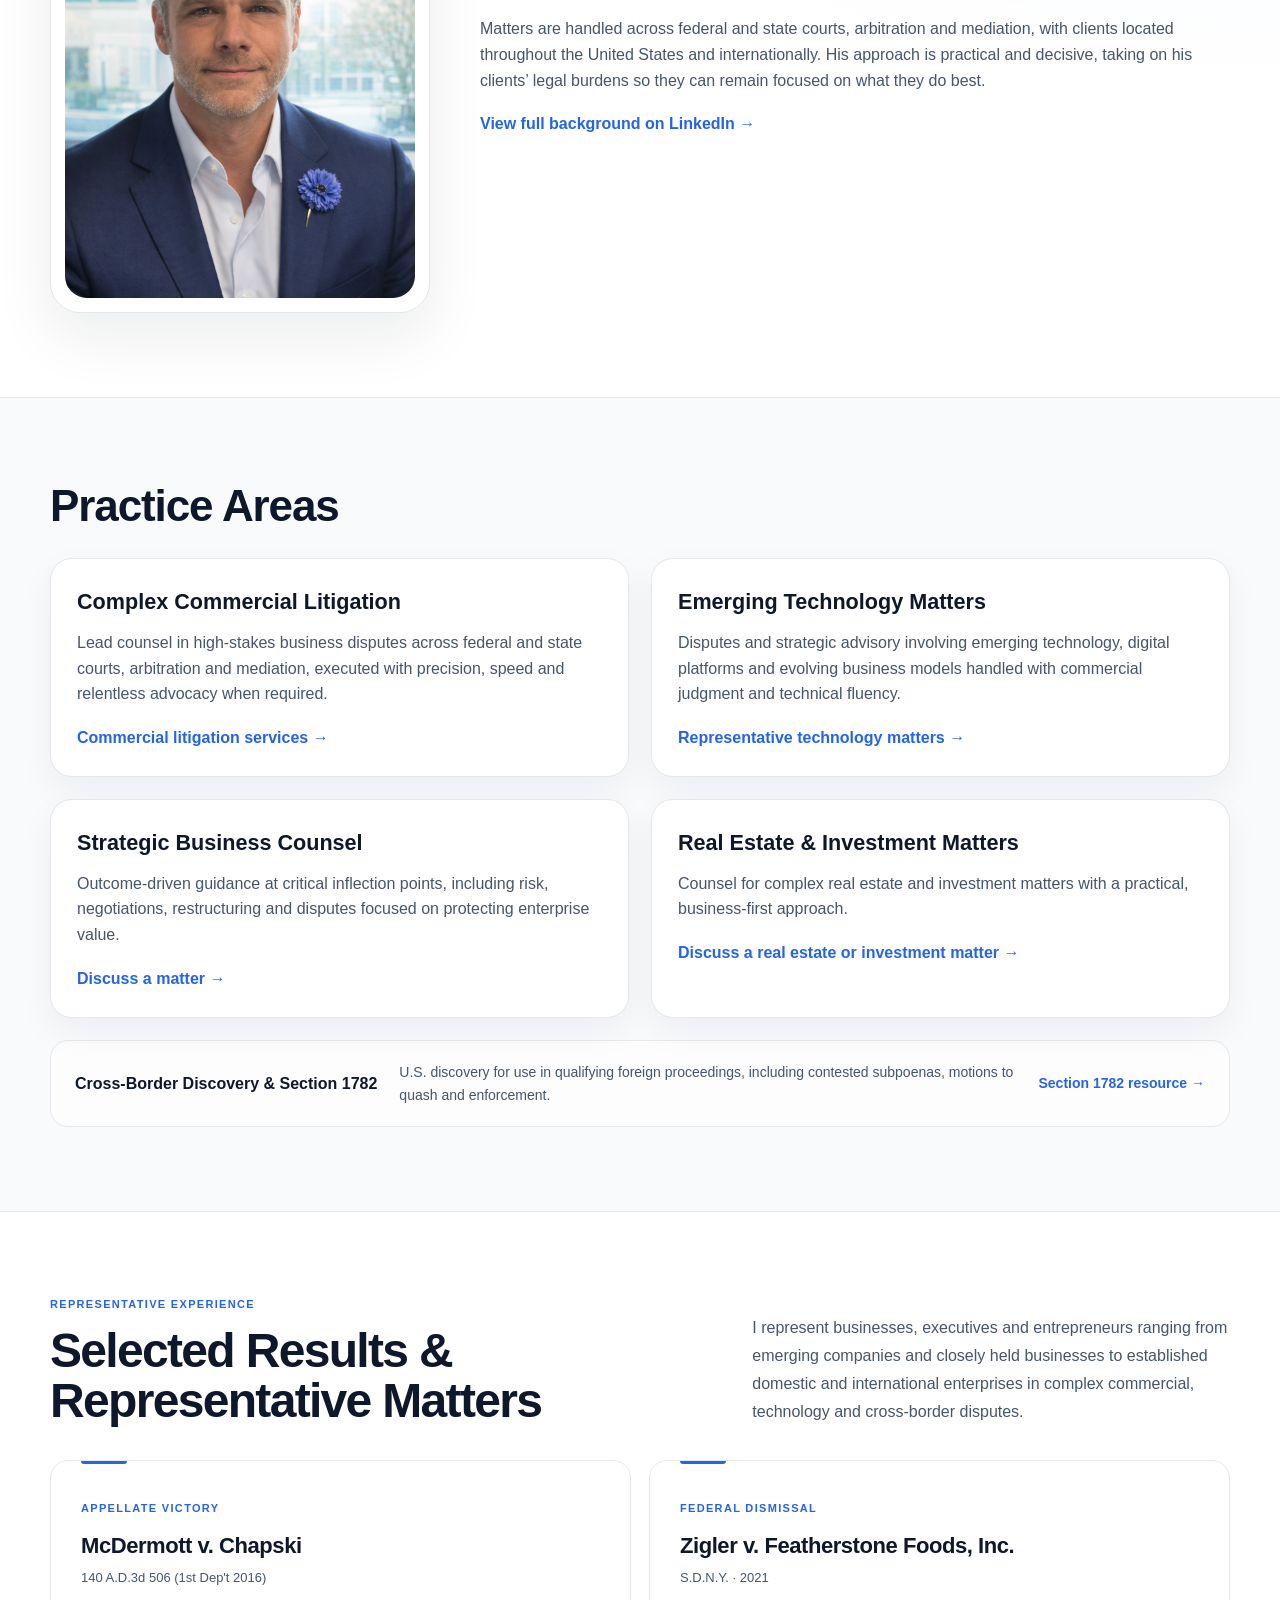
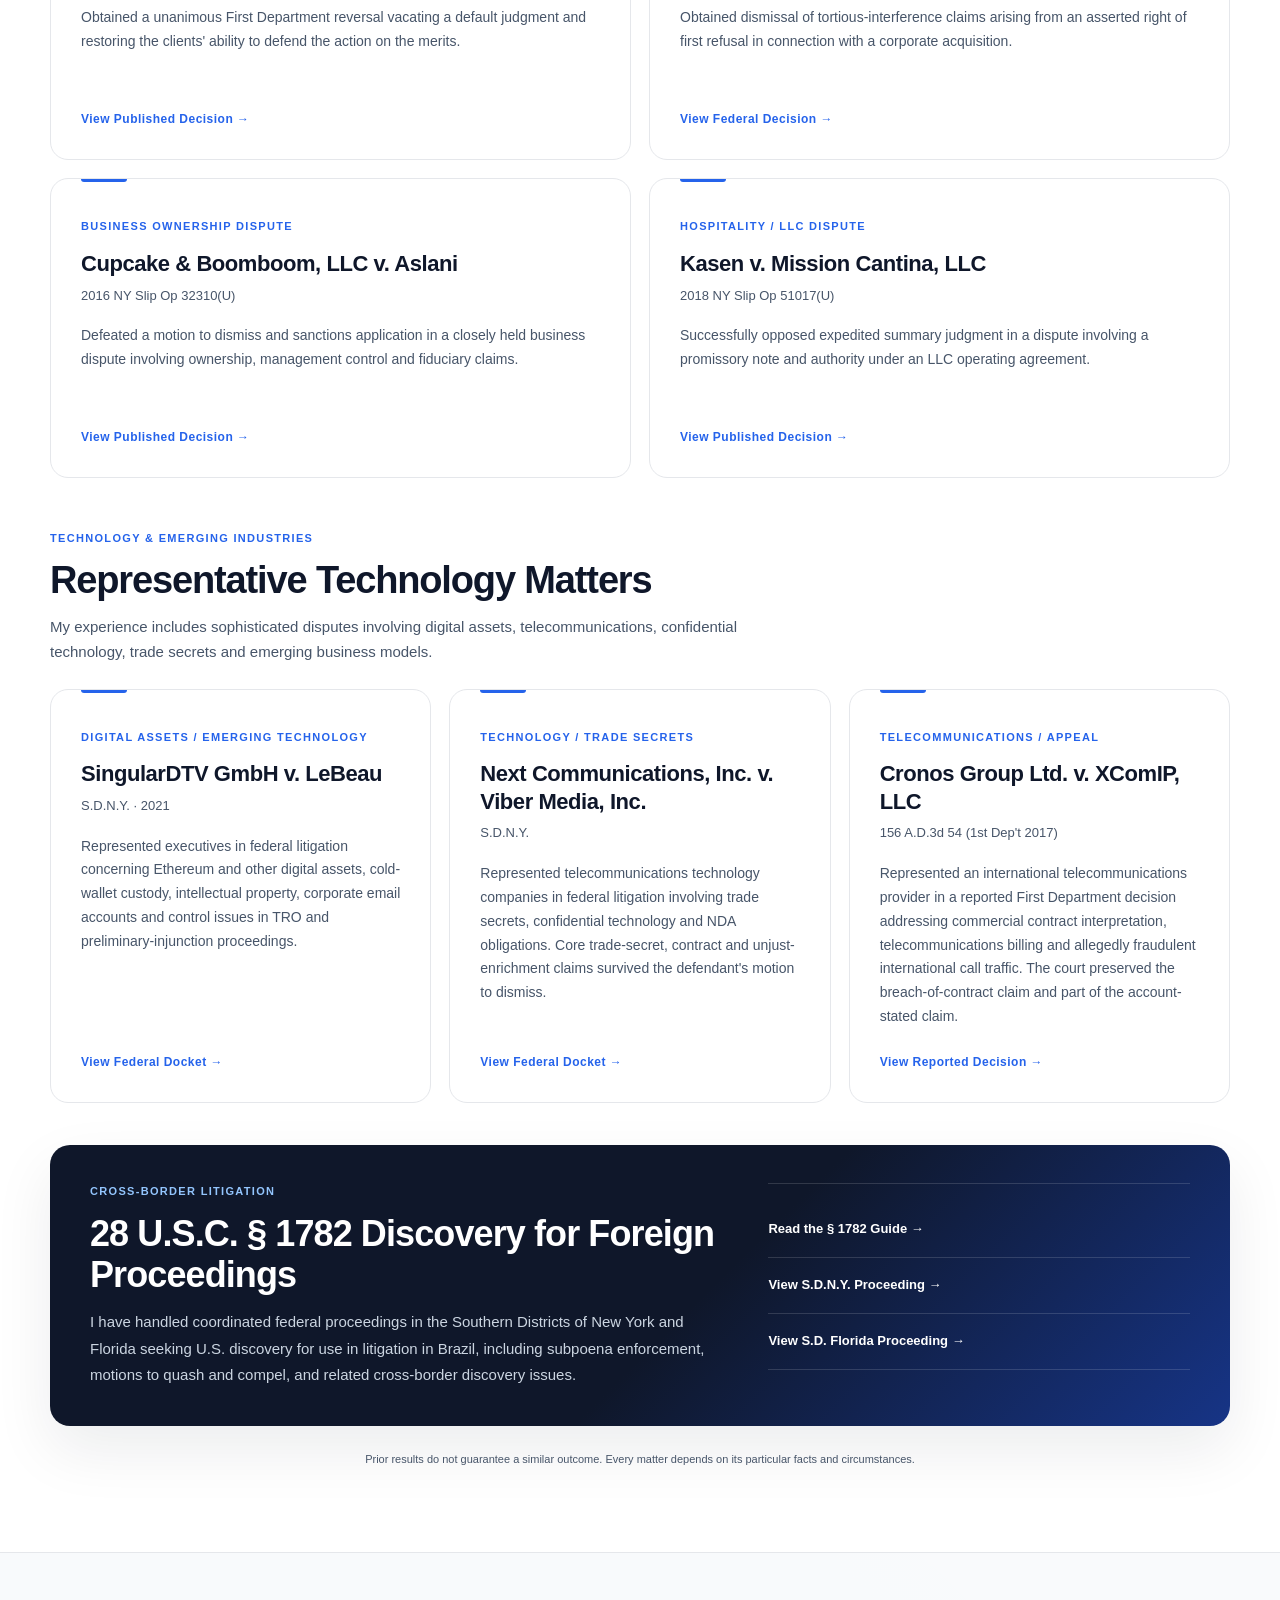
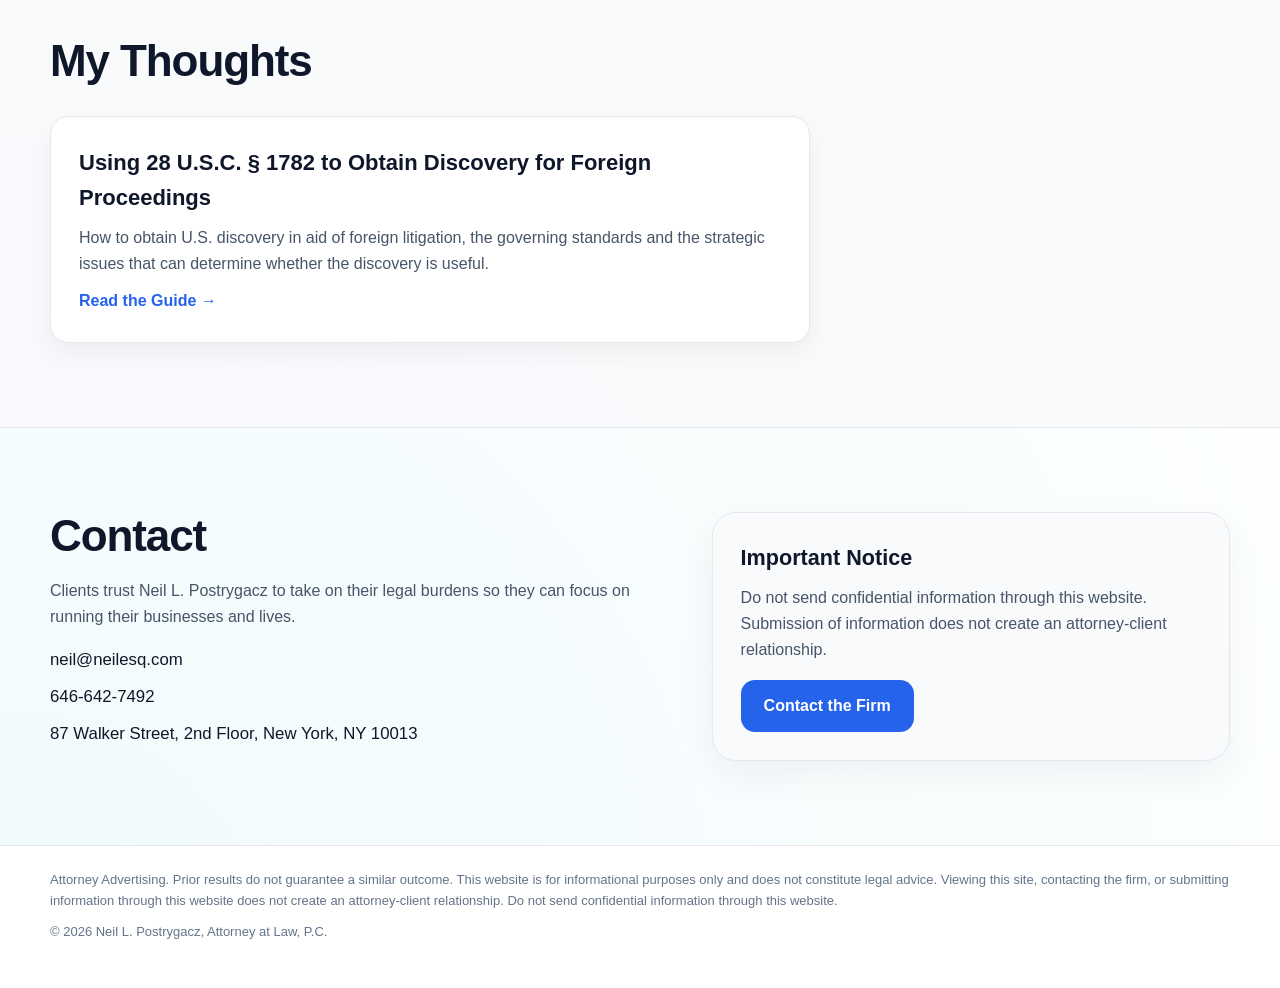
==== commit ceb0b04b: "Restore stronger homepage voice while preserving SEO improvements" ====
--- a/index.html
+++ b/index.html
@@ -98,12 +98,11 @@
     <section class="hero">
       <div class="container">
         <div class="eyebrow">Modern Counsel. Serious Advocacy.</div>
-        <h1>New York Commercial Litigation and Cross-Border Disputes</h1>
-        <p class="hero-tagline">When the stakes are high, you need counsel who is both strategic and relentless.</p>
-        <p class="lead">Neil L. Postrygacz represents businesses, executives and investors in complex commercial litigation, cross-border discovery and disputes involving emerging technology. He focuses on practical solutions when matters can be resolved and determined advocacy when they cannot.</p>
+        <h1>When the stakes are high, you need counsel who is both strategic and relentless.</h1>
+        <p class="lead">Neil L. Postrygacz provides solution-driven counsel in complex commercial litigation and high-stakes business matters, including cross-border discovery and disputes involving emerging technology. He resolves what can be resolved efficiently and fights relentlessly when it cannot.</p>
         <div class="hero-actions">
           <a class="button primary" href="/#contact">Schedule a Consultation</a>
-          <a class="button secondary" href="/commercial-litigation.html">Explore Commercial Litigation</a>
+          <a class="button secondary" href="https://www.linkedin.com/in/neil-postrygacz-98832410/" target="_blank" rel="noopener">View LinkedIn</a>
         </div>
       </div>
     </section>
@@ -122,48 +121,44 @@
           <img src="assets/headshot.jpg" alt="Neil L. Postrygacz, New York commercial litigation attorney" />
         </div>
         <div>
-          <span class="section-kicker standalone">ABOUT THE PRACTICE</span>
-          <h2>Direct, Senior-Level Representation</h2>
-          <p>Neil L. Postrygacz represents businesses, executives and investors in complex commercial litigation and consequential disputes. He operates with a clear mandate: resolve what can be resolved efficiently and litigate relentlessly when it cannot.</p>
-          <p>Matters are handled across federal and state courts, arbitration and mediation, with clients located throughout the United States and internationally. Clients work directly with the attorney responsible for strategy, advocacy and execution.</p>
-          <p><a class="text-link" href="https://www.linkedin.com/in/neil-postrygacz-98832410/" target="_blank" rel="noopener">View professional background on LinkedIn →</a></p>
+          <h2>About the Practice</h2>
+          <p>Neil L. Postrygacz represents businesses, executives and investors in complex commercial litigation and consequential disputes. He operates with a clear mandate: resolve what can be resolved swiftly and litigate relentlessly when it cannot.</p>
+          <p>Matters are handled across federal and state courts, arbitration and mediation, with clients located throughout the United States and internationally. His approach is practical and decisive, taking on his clients’ legal burdens so they can remain focused on what they do best.</p>
+          <p><a class="text-link" href="https://www.linkedin.com/in/neil-postrygacz-98832410/" target="_blank" rel="noopener">View full background on LinkedIn →</a></p>
         </div>
       </div>
     </section>
 
     <section id="practice" class="section alt">
       <div class="container">
-        <span class="section-kicker standalone">PRACTICE FOCUS</span>
-        <h2>Business Disputes That Require Judgment and Resolve</h2>
-        <p class="section-intro">The practice is focused on sophisticated disputes where legal strategy, commercial consequences and the evidentiary record must be considered together.</p>
-
+        <h2>Practice Areas</h2>
         <div class="cards two-col">
           <article class="card">
             <h3>Complex Commercial Litigation</h3>
-            <p>Contract, ownership, fiduciary, fraud, business tort and other high-stakes disputes in state and federal courts, as well as arbitration and mediation.</p>
+            <p>Lead counsel in high-stakes business disputes across federal and state courts, arbitration and mediation, executed with precision, speed and relentless advocacy when required.</p>
             <a class="text-link" href="/commercial-litigation.html">Commercial litigation services →</a>
           </article>
           <article class="card">
             <h3>Emerging Technology Matters</h3>
-            <p>Disputes involving digital assets, telecommunications, trade secrets, confidential technology and evolving business models.</p>
+            <p>Disputes and strategic advisory involving emerging technology, digital platforms and evolving business models handled with commercial judgment and technical fluency.</p>
             <a class="text-link" href="/#results">Representative technology matters →</a>
           </article>
           <article class="card">
-            <h3>Cross-Border Discovery</h3>
-            <p>Applications, subpoenas and discovery disputes under 28 U.S.C. § 1782 for use in qualifying foreign proceedings.</p>
-            <a class="text-link" href="/1782-discovery.html">Section 1782 resource →</a>
+            <h3>Strategic Business Counsel</h3>
+            <p>Outcome-driven guidance at critical inflection points, including risk, negotiations, restructuring and disputes focused on protecting enterprise value.</p>
+            <a class="text-link" href="/#contact">Discuss a matter →</a>
           </article>
           <article class="card">
-            <h3>Strategic Business Counsel</h3>
-            <p>Outcome-driven guidance at critical inflection points, including risk assessment, negotiations, restructuring and disputes affecting enterprise value.</p>
-            <a class="text-link" href="/#contact">Discuss a matter →</a>
+            <h3>Real Estate &amp; Investment Matters</h3>
+            <p>Counsel for complex real estate and investment matters with a practical, business-first approach.</p>
+            <a class="text-link" href="/#contact">Discuss a real estate or investment matter →</a>
           </article>
         </div>
 
         <div class="secondary-practice">
-          <strong>Real Estate &amp; Investment Matters</strong>
-          <span>Commercial real estate, investment and related business disputes handled with a practical, business-focused approach.</span>
-          <a class="text-link" href="/#contact">Discuss a real estate or investment matter →</a>
+          <strong>Cross-Border Discovery &amp; Section 1782</strong>
+          <span>U.S. discovery for use in qualifying foreign proceedings, including contested subpoenas, motions to quash and enforcement.</span>
+          <a class="text-link" href="/1782-discovery.html">Section 1782 resource →</a>
         </div>
       </div>
     </section>
@@ -175,7 +170,7 @@
             <span class="section-kicker">REPRESENTATIVE EXPERIENCE</span>
             <h2>Selected Results &amp; Representative Matters</h2>
           </div>
-          <p class="results-intro">Neil represents businesses, executives and entrepreneurs ranging from emerging companies and closely held businesses to established domestic and international enterprises in complex commercial, technology and cross-border disputes.</p>
+          <p class="results-intro">I represent businesses, executives and entrepreneurs ranging from emerging companies and closely held businesses to established domestic and international enterprises in complex commercial, technology and cross-border disputes.</p>
         </div>
 
         <div class="results-grid">
@@ -224,7 +219,7 @@
           <div class="technology-heading">
             <span class="section-kicker">TECHNOLOGY &amp; EMERGING INDUSTRIES</span>
             <h3>Representative Technology Matters</h3>
-            <p>Experience includes sophisticated disputes involving digital assets, telecommunications, confidential technology, trade secrets and emerging business models.</p>
+            <p>My experience includes sophisticated disputes involving digital assets, telecommunications, confidential technology, trade secrets and emerging business models.</p>
           </div>
 
           <div class="technology-grid">
@@ -264,7 +259,7 @@
           <div class="crossborder-copy">
             <span class="section-kicker light">CROSS-BORDER LITIGATION</span>
             <h3>28 U.S.C. § 1782 Discovery for Foreign Proceedings</h3>
-            <p>Neil has handled coordinated federal proceedings in the Southern Districts of New York and Florida seeking U.S. discovery for use in litigation in Brazil, including subpoena enforcement, motions to quash and compel, and related cross-border discovery issues.</p>
+            <p>I have handled coordinated federal proceedings in the Southern Districts of New York and Florida seeking U.S. discovery for use in litigation in Brazil, including subpoena enforcement, motions to quash and compel, and related cross-border discovery issues.</p>
           </div>
 
           <div class="crossborder-links">
@@ -282,12 +277,11 @@
 
     <section id="thoughts" class="section alt">
       <div class="container">
-        <span class="section-kicker standalone">INSIGHTS</span>
-        <h2>Cross-Border Discovery Resource</h2>
+        <h2>My Thoughts</h2>
         <div class="article-card">
           <a href="/1782-discovery.html" class="article-link">
             <h3>Using 28 U.S.C. § 1782 to Obtain Discovery for Foreign Proceedings</h3>
-            <p>A practical guide to the statutory requirements, the Intel factors, subpoenas, common objections and the Supreme Court's limitation on private arbitration.</p>
+            <p>How to obtain U.S. discovery in aid of foreign litigation, the governing standards and the strategic issues that can determine whether the discovery is useful.</p>
             <span class="read-more">Read the Guide →</span>
           </a>
         </div>
@@ -297,9 +291,8 @@
     <section id="contact" class="section">
       <div class="container contact-grid">
         <div>
-          <span class="section-kicker standalone">CONTACT</span>
-          <h2>Discuss a Business Dispute</h2>
-          <p>For a significant commercial dispute, cross-border discovery issue or emerging technology matter, contact the firm to discuss the situation and next steps.</p>
+          <h2>Contact</h2>
+          <p>Clients trust Neil L. Postrygacz to take on their legal burdens so they can focus on running their businesses and lives.</p>
           <div class="contact-lines">
             <div><a href="mailto:neil@neilesq.com">neil@neilesq.com</a></div>
             <div><a href="tel:+16466427492">646-642-7492</a></div>
--- a/styles.css
+++ b/styles.css
@@ -94,6 +94,20 @@
   background:#fff; border:1px solid var(--line); border-radius:22px; padding:26px;
   box-shadow:0 14px 36px rgba(15,23,42,.05)
 }
+.secondary-practice{
+  display:grid;
+  grid-template-columns:auto 1fr auto;
+  gap:12px 22px;
+  align-items:center;
+  margin-top:22px;
+  padding:20px 24px;
+  border:1px solid var(--line);
+  border-radius:18px;
+  background:rgba(255,255,255,.72);
+}
+.secondary-practice strong{color:var(--text)}
+.secondary-practice span{color:var(--muted); font-size:14px; line-height:1.6}
+.secondary-practice .text-link{white-space:nowrap; font-size:14px}
 .section-intro{max-width:760px}
 .contact-grid{display:grid; grid-template-columns:1.1fr .9fr; gap:28px; align-items:start}
 .contact-lines{display:grid; gap:10px; font-size:1.05rem; color:var(--text)}
@@ -325,6 +339,15 @@
   border-radius:20px;
   background:#fff;
   box-shadow:0 14px 36px rgba(15,23,42,.06);
+}
+.sidebar-headshot{
+  width:84px;
+  height:84px;
+  margin:0 0 18px;
+  border-radius:18px;
+  object-fit:cover;
+  object-position:center top;
+  border:1px solid var(--line);
 }
 .sticky-card{position:sticky; top:116px}
 .sidebar-links{display:grid; gap:9px; margin-top:20px}
@@ -451,7 +474,7 @@
   #results .technology-grid{grid-template-columns:1fr}
   #results .technology-card{min-height:auto}
 }
-@media (max-width:900px){
+@media (max-width:1050px){
   .nav-links{display:none}
   .menu-toggle{display:inline-flex}
   body.menu-open .nav-links{
@@ -468,14 +491,17 @@
     padding:18px;
     box-shadow:var(--shadow)
   }
+  .brand img{height:48px}
+}
+@media (max-width:900px){
   .two-col,.about-grid,.contact-grid,.content-layout{grid-template-columns:1fr}
-  .brand img{height:48px}
   #results .results-header{grid-template-columns:1fr; gap:18px}
   #results .results-grid{grid-template-columns:1fr}
   #results .crossborder-feature{grid-template-columns:1fr; gap:28px}
-  .content-sidebar{order:-1}
   .sticky-card{position:static}
   .matter-list{grid-template-columns:1fr}
+  .secondary-practice{grid-template-columns:1fr}
+  .secondary-practice .text-link{white-space:normal}
 }
 @media (max-width:650px){
   .container{width:min(100% - 28px,1180px)}
@@ -488,4 +514,4 @@
   #results .result-card::before{left:22px}
   #results .crossborder-feature{padding:30px 24px; border-radius:16px}
   #results .results-header h2{font-size:34px}
-}+}
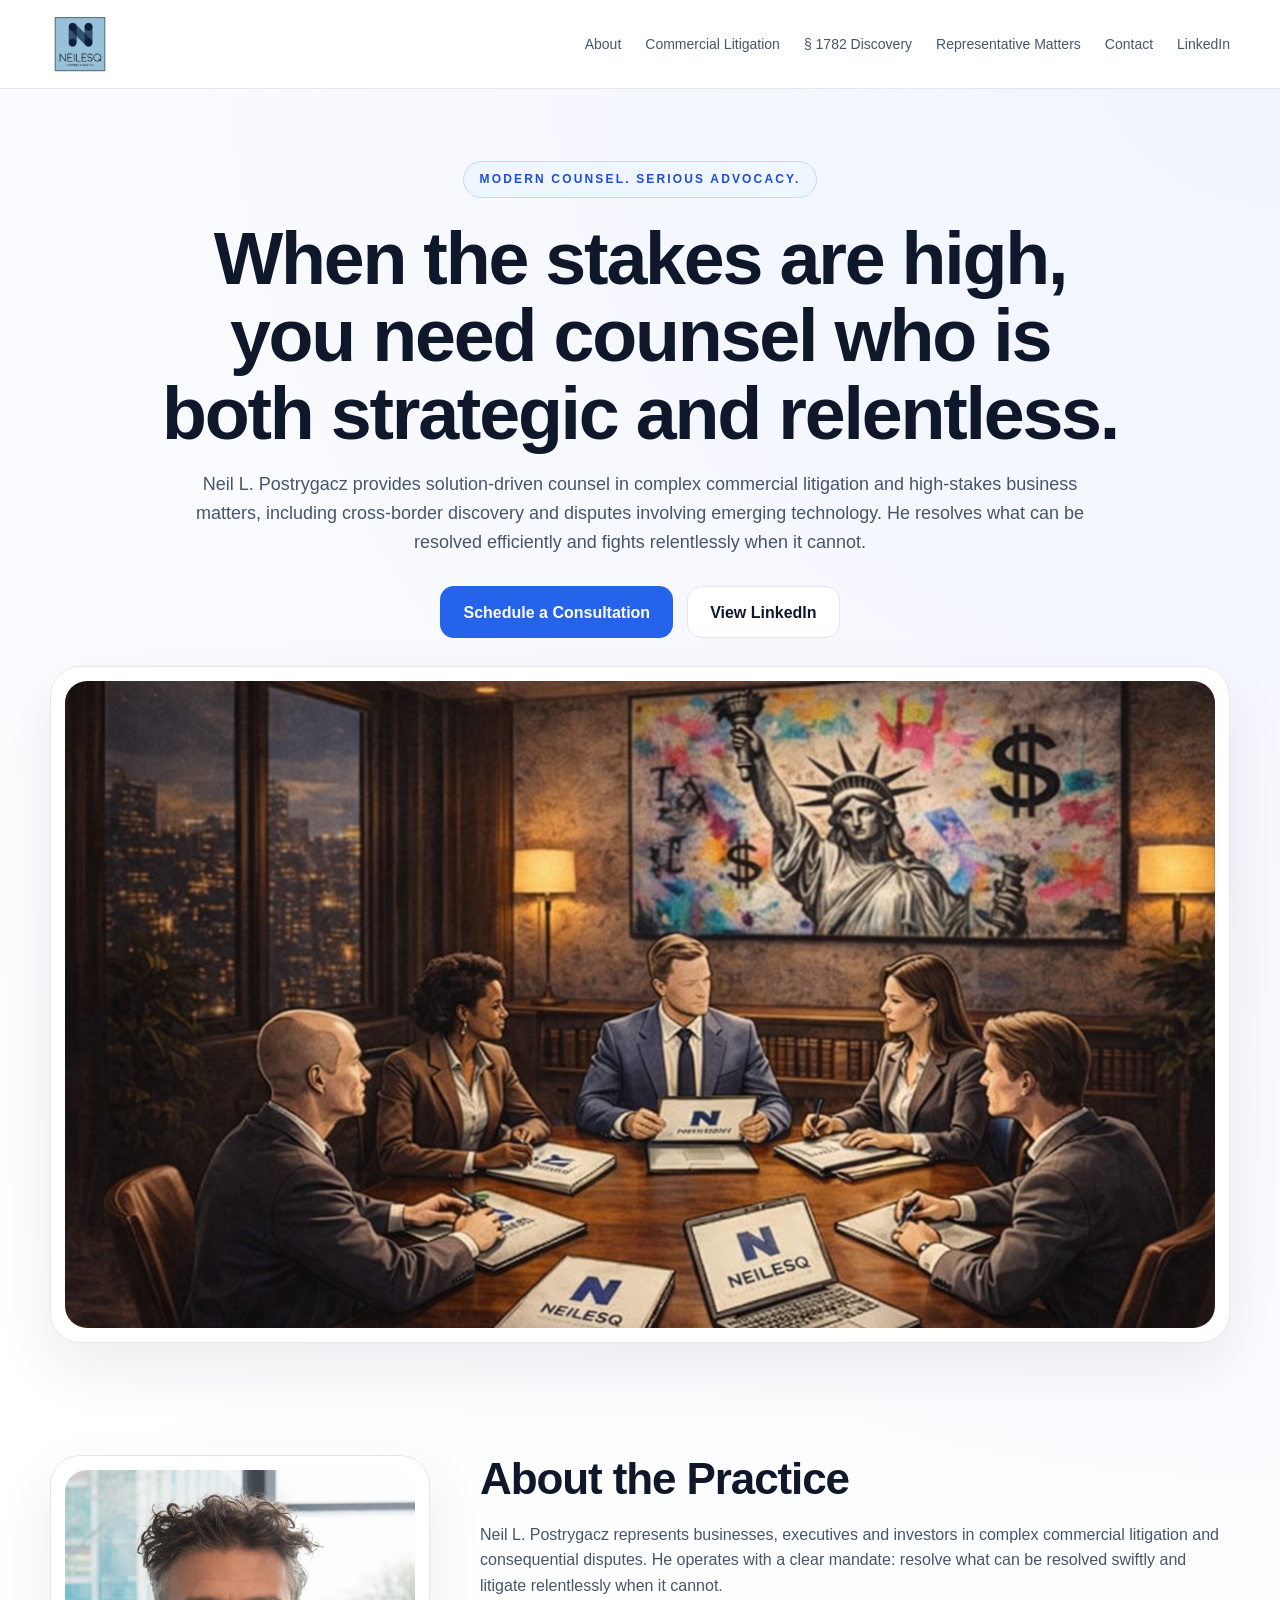
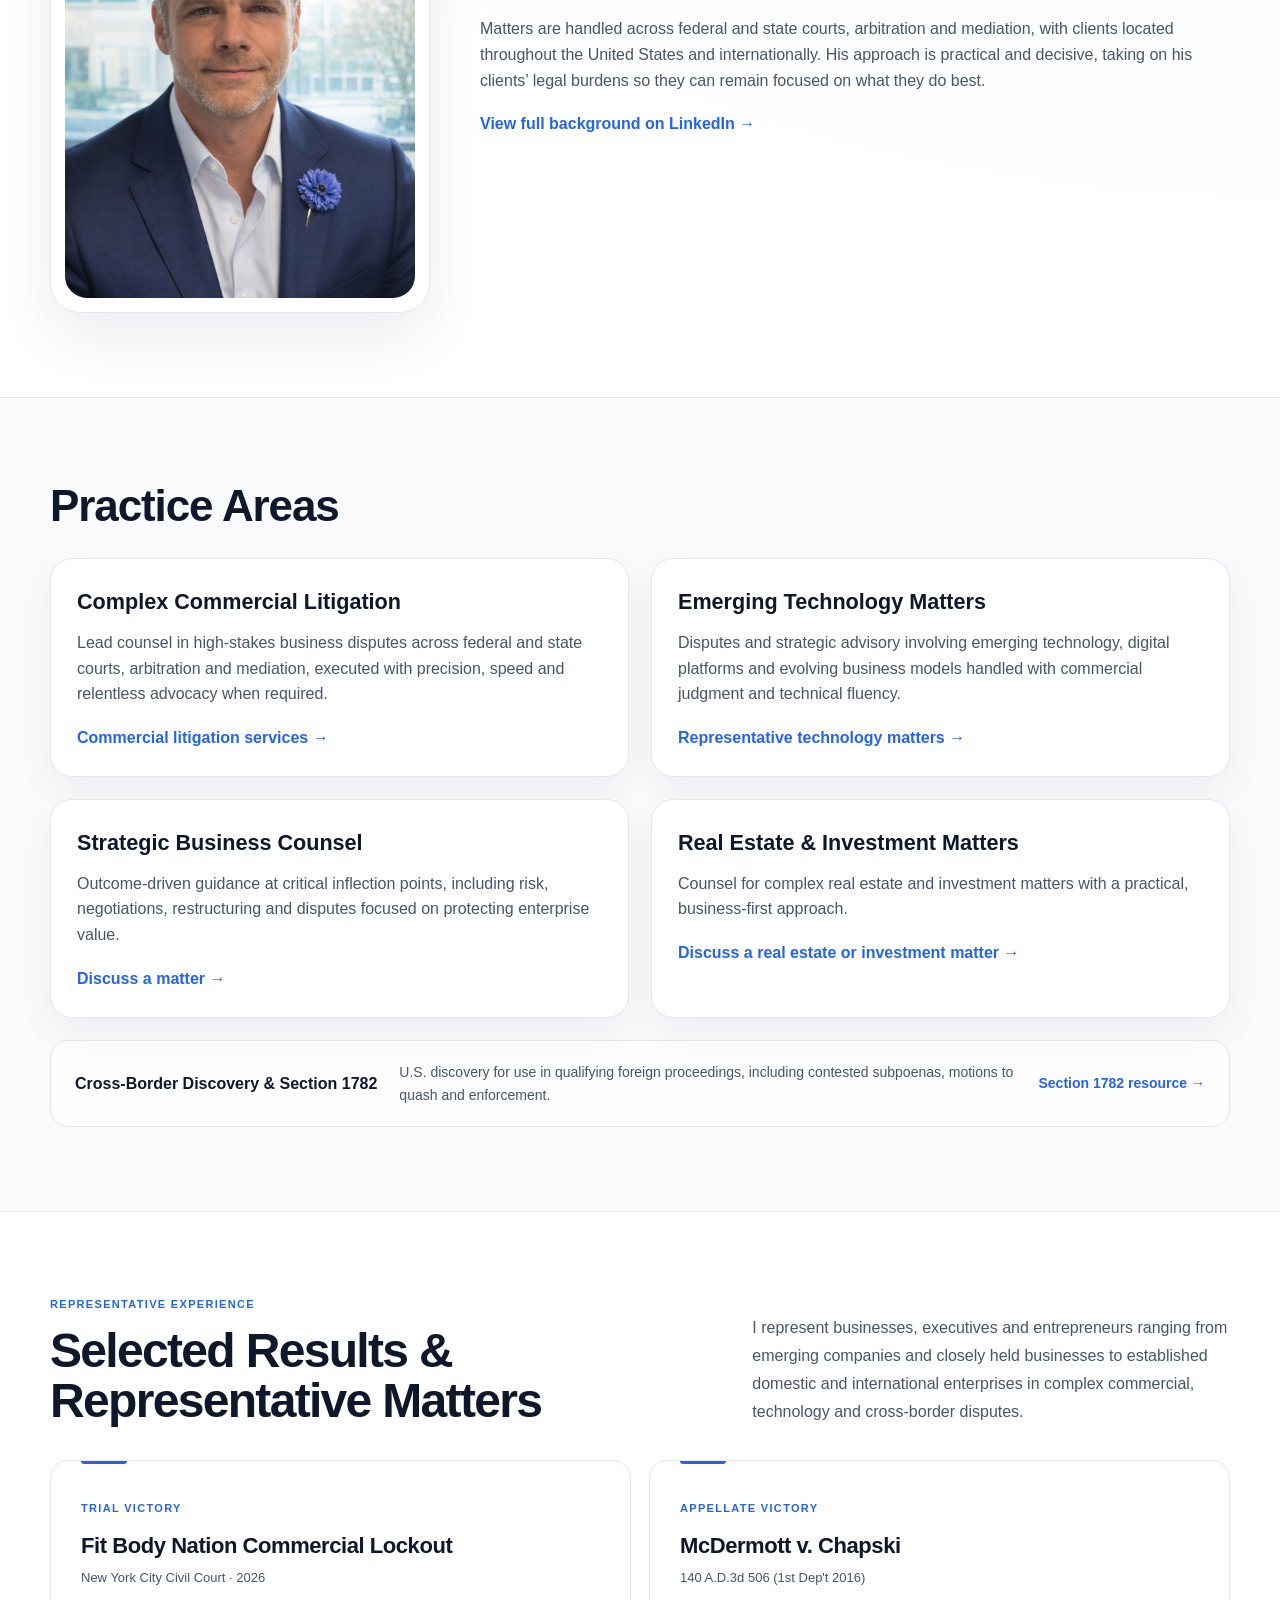
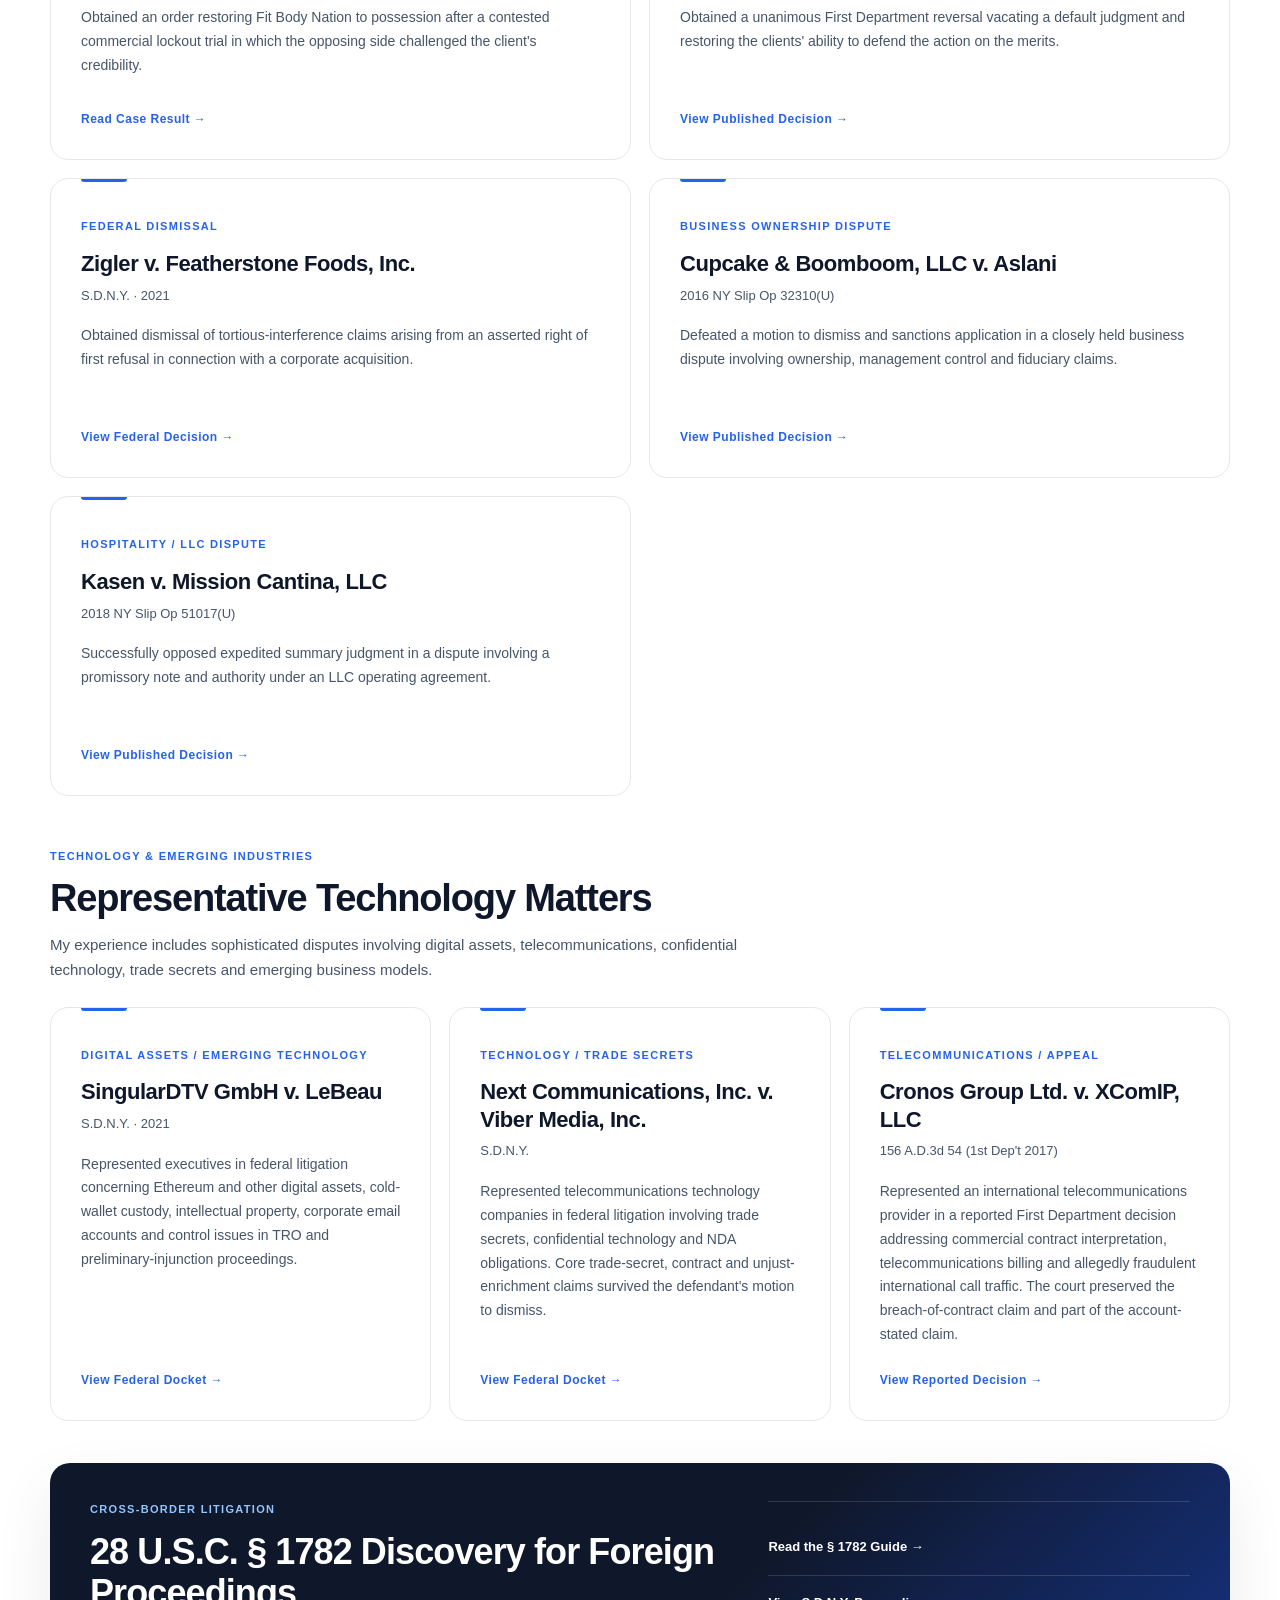
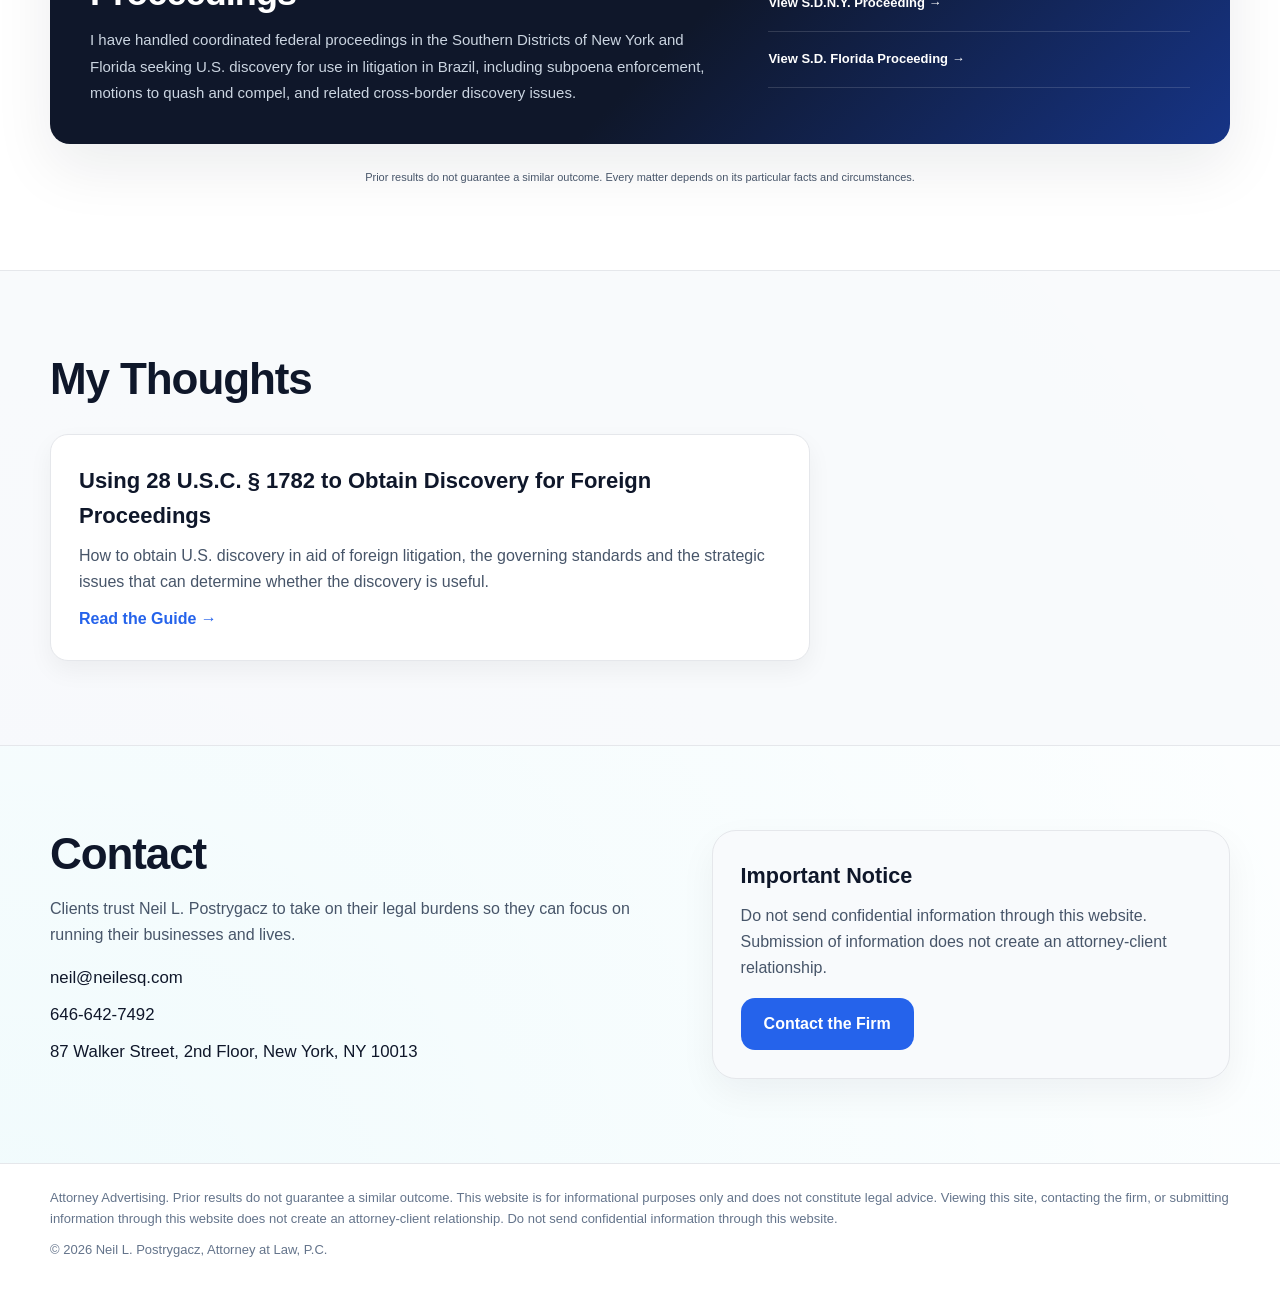
==== commit ca6632cf: "Feature Fit Body Nation trial victory on homepage" ====
--- a/index.html
+++ b/index.html
@@ -175,6 +175,15 @@
 
         <div class="results-grid">
           <a class="result-card"
+             href="/fit-body-nation-commercial-lockout-victory.html">
+            <span class="result-label">TRIAL VICTORY</span>
+            <h3>Fit Body Nation Commercial Lockout</h3>
+            <div class="result-citation">New York City Civil Court · 2026</div>
+            <p>Obtained an order restoring Fit Body Nation to possession after a contested commercial lockout trial in which the opposing side challenged the client's credibility.</p>
+            <span class="result-link">Read Case Result →</span>
+          </a>
+
+          <a class="result-card"
              href="https://www.nycourts.gov/reporter/3dseries/2016/2016_04679.htm"
              target="_blank" rel="noopener noreferrer">
             <span class="result-label">APPELLATE VICTORY</span>
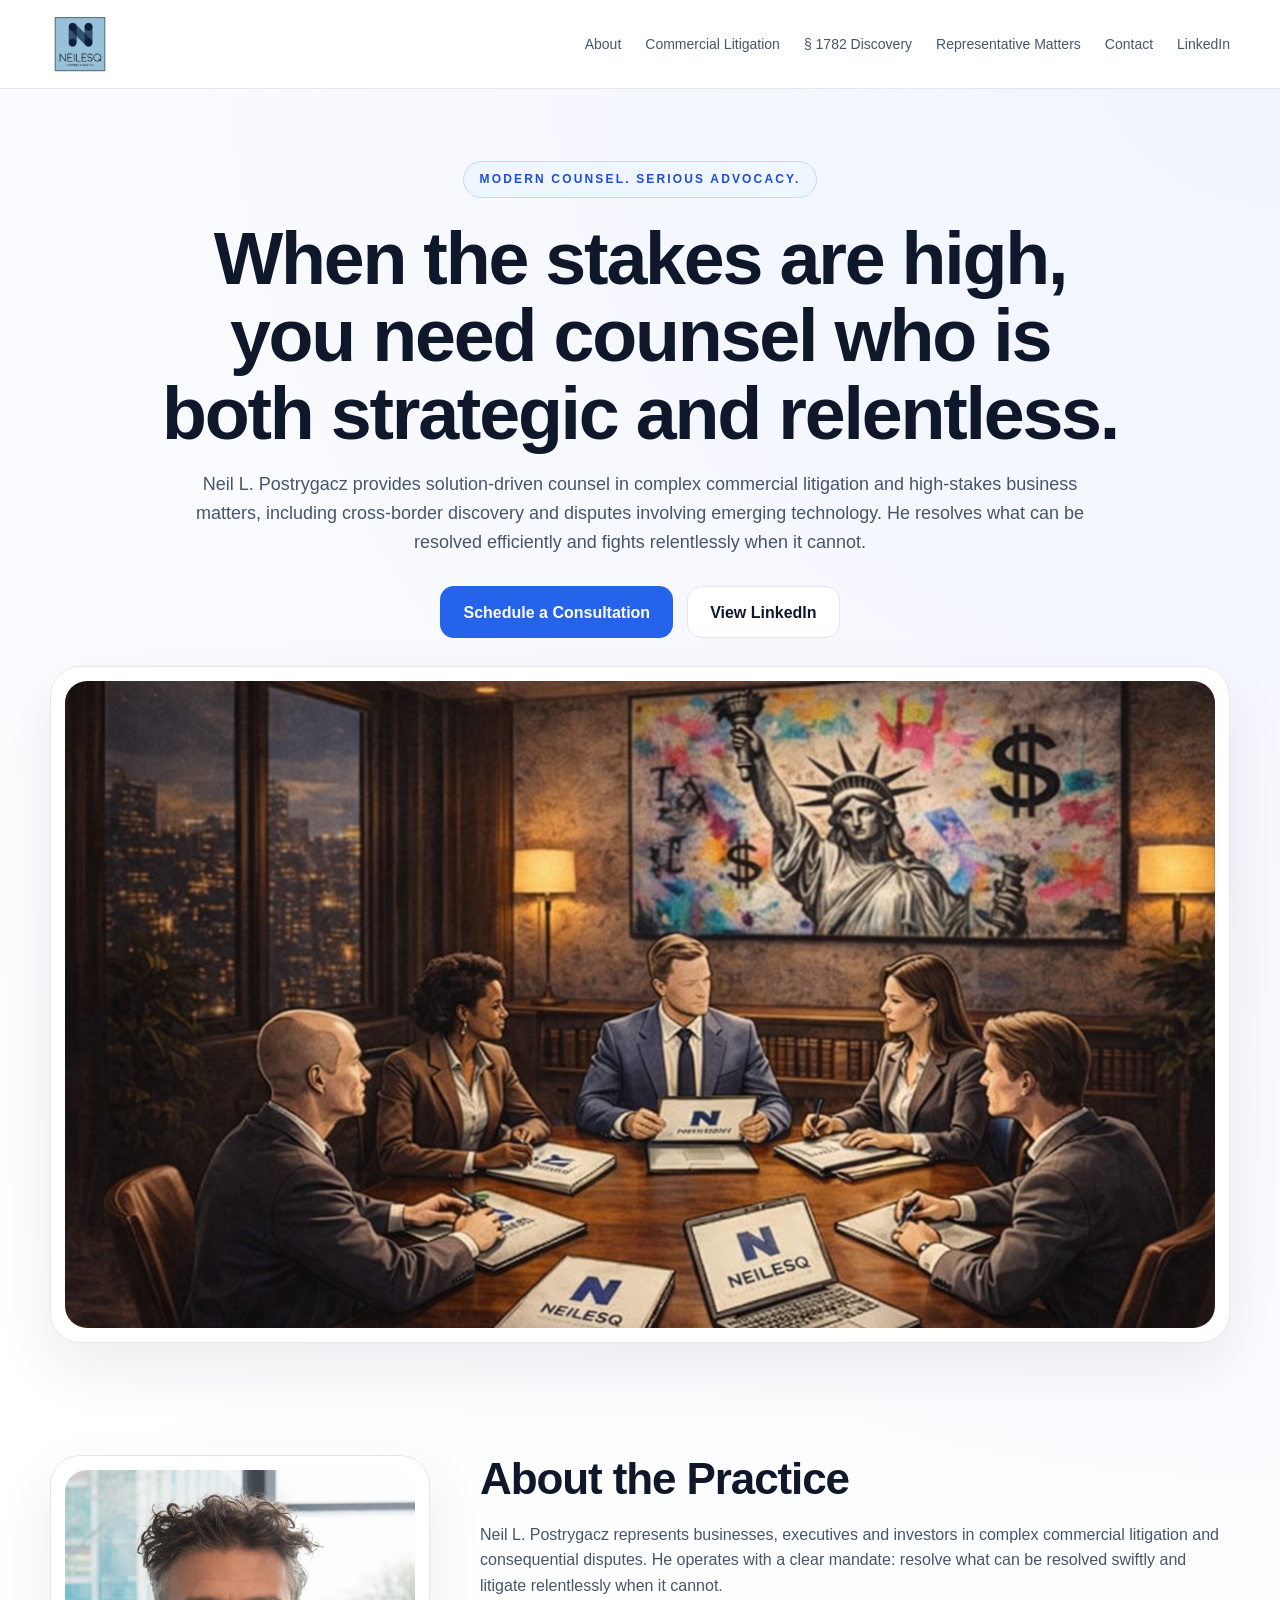
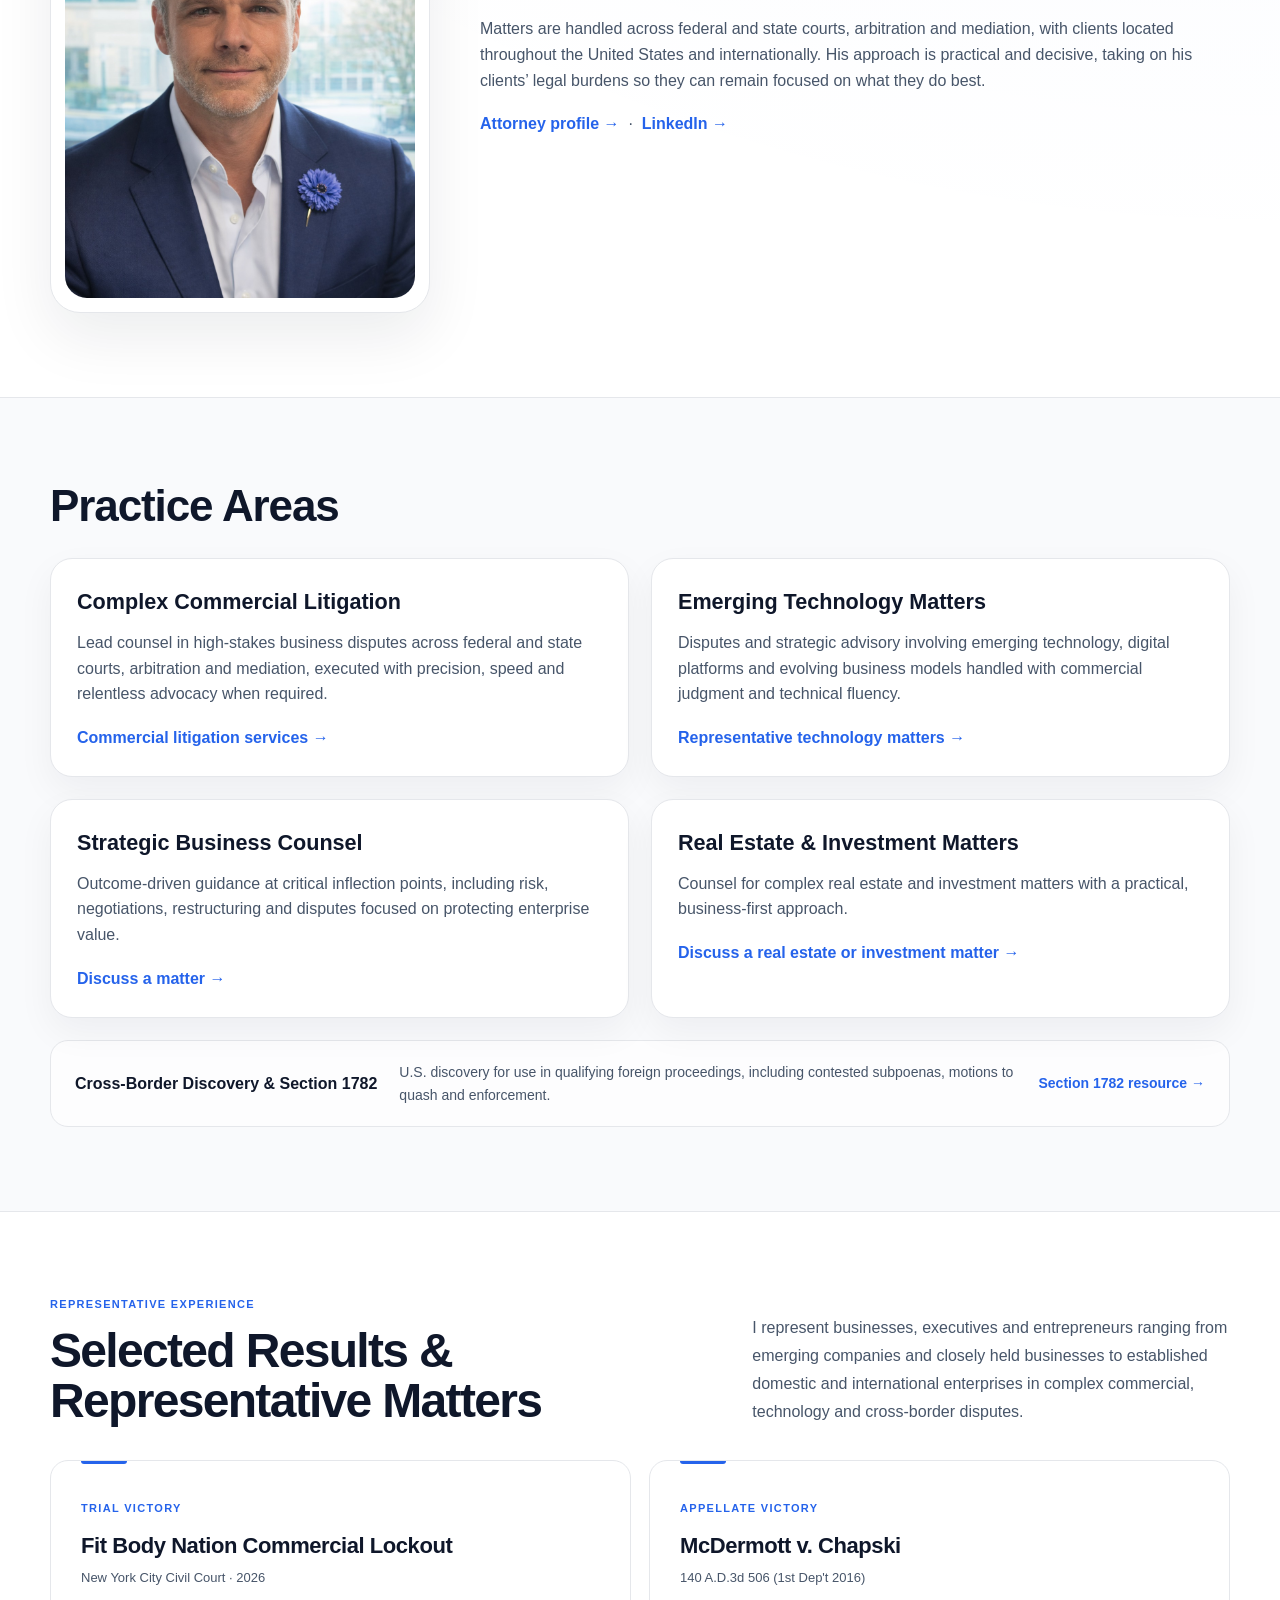
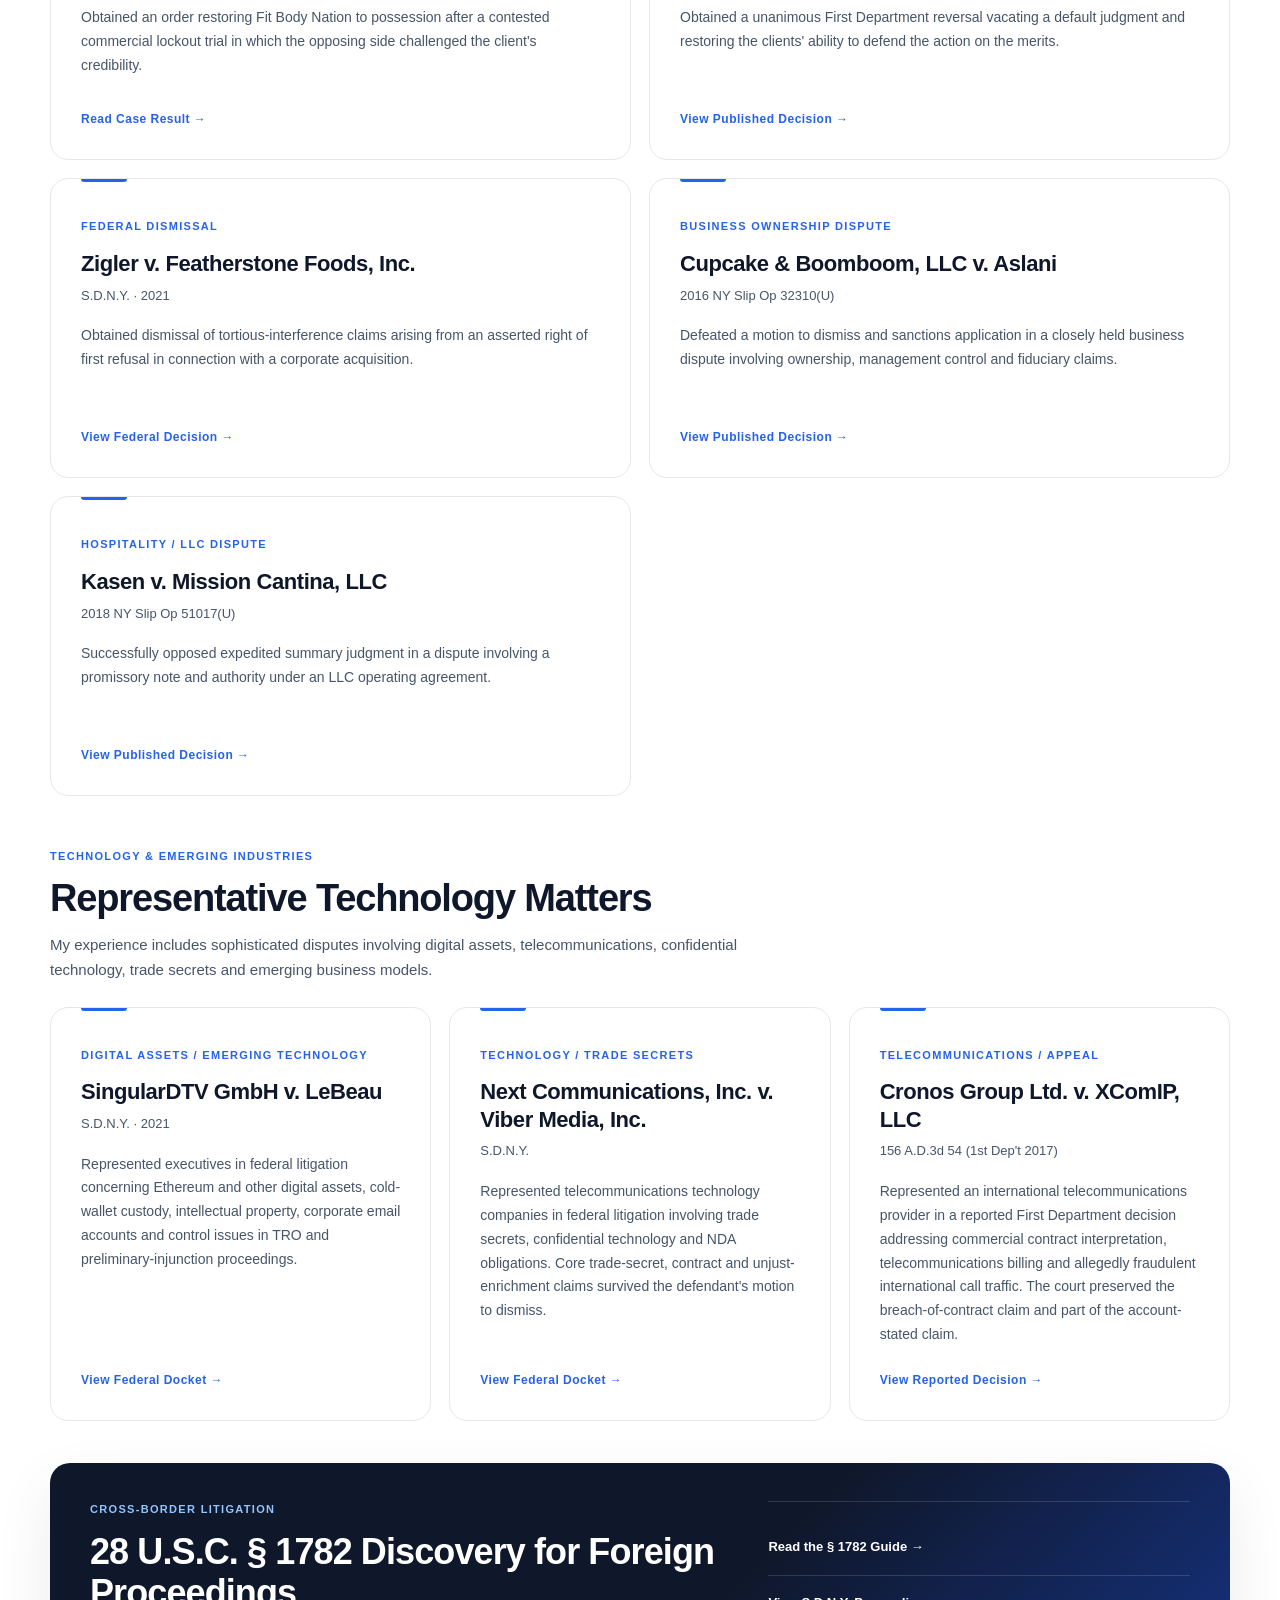
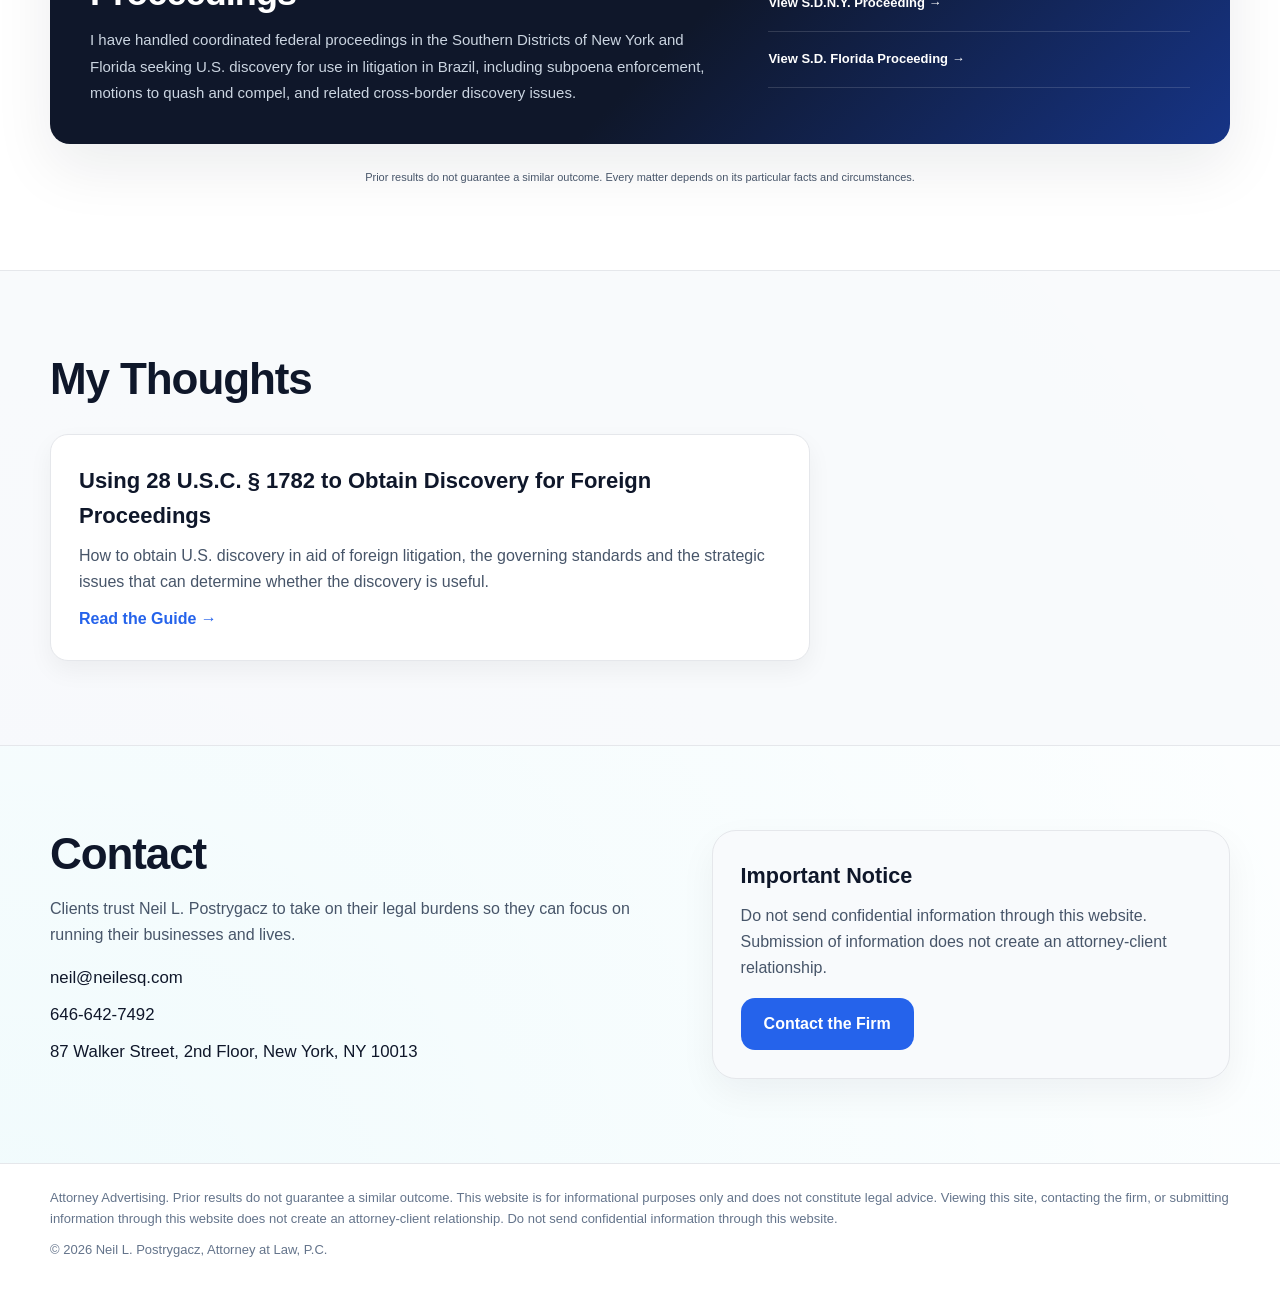
==== commit 1995f043: "Link homepage About section to attorney profile" ====
--- a/index.html
+++ b/index.html
@@ -3,8 +3,9 @@
 <head>
   <meta charset="utf-8" />
   <meta name="viewport" content="width=device-width, initial-scale=1" />
-  <title>Neil L. Postrygacz | Commercial Litigation &amp; Section 1782</title>
+  <title>New York Commercial Litigation Attorney | Neil L. Postrygacz</title>
   <meta name="description" content="New York commercial litigation attorney Neil L. Postrygacz handles complex business disputes, cross-border discovery and emerging technology matters." />
+  <meta name="author" content="Neil L. Postrygacz" />
   <meta name="robots" content="index, follow" />
   <link rel="canonical" href="https://www.neilesq.com/" />
 
@@ -12,6 +13,7 @@
   <meta property="og:description" content="Strategic, senior-level counsel for complex commercial litigation, cross-border disputes and emerging technology matters." />
   <meta property="og:type" content="website" />
   <meta property="og:url" content="https://www.neilesq.com/" />
+  <meta property="og:site_name" content="Neil L. Postrygacz, Attorney at Law, P.C." />
   <meta property="og:image" content="https://www.neilesq.com/assets/boardroom.jpg" />
   <meta name="twitter:card" content="summary_large_image" />
   <meta name="twitter:title" content="New York Commercial Litigation Attorney | Neil L. Postrygacz" />
@@ -22,58 +24,100 @@
   <link rel="stylesheet" href="styles.css" />
 
   <script type="application/ld+json">
-  {
-    "@context": "https://schema.org",
-    "@graph": [
-      {
-        "@type": "LegalService",
-        "@id": "https://www.neilesq.com/#firm",
-        "name": "Neil L. Postrygacz, Attorney at Law, P.C.",
-        "url": "https://www.neilesq.com/",
-        "logo": "https://www.neilesq.com/assets/logo.png",
-        "image": "https://www.neilesq.com/assets/headshot.jpg",
-        "telephone": "+1-646-642-7492",
-        "email": "neil@neilesq.com",
-        "address": {
-          "@type": "PostalAddress",
-          "streetAddress": "87 Walker Street, 2nd Floor",
-          "addressLocality": "New York",
-          "addressRegion": "NY",
-          "postalCode": "10013",
-          "addressCountry": "US"
-        },
-        "areaServed": ["New York", "United States", "International"],
-        "sameAs": ["https://www.linkedin.com/in/neil-postrygacz-98832410/"],
-        "founder": {"@id": "https://www.neilesq.com/#neil-postrygacz"},
-        "description": "Commercial litigation, cross-border discovery, emerging technology disputes, arbitration, mediation and strategic business matters."
-      },
-      {
-        "@type": "Person",
-        "@id": "https://www.neilesq.com/#neil-postrygacz",
-        "name": "Neil L. Postrygacz",
-        "jobTitle": "Attorney at Law",
-        "worksFor": {"@id": "https://www.neilesq.com/#firm"},
-        "url": "https://www.neilesq.com/",
-        "image": "https://www.neilesq.com/assets/headshot.jpg",
-        "sameAs": ["https://www.linkedin.com/in/neil-postrygacz-98832410/"],
-        "knowsAbout": [
-          "Commercial Litigation",
-          "Business Disputes",
-          "Cross-Border Discovery",
-          "28 U.S.C. Section 1782",
-          "Emerging Technology Disputes",
-          "Arbitration"
-        ]
-      },
-      {
-        "@type": "WebSite",
-        "@id": "https://www.neilesq.com/#website",
-        "url": "https://www.neilesq.com/",
-        "name": "Neil L. Postrygacz, Attorney at Law, P.C.",
-        "publisher": {"@id": "https://www.neilesq.com/#firm"}
+{
+  "@context": "https://schema.org",
+  "@graph": [
+    {
+      "@type": "LegalService",
+      "@id": "https://www.neilesq.com/#firm",
+      "name": "Neil L. Postrygacz, Attorney at Law, P.C.",
+      "url": "https://www.neilesq.com/",
+      "logo": "https://www.neilesq.com/assets/logo.png",
+      "image": "https://www.neilesq.com/assets/headshot.jpg",
+      "telephone": "+1-646-642-7492",
+      "email": "neil@neilesq.com",
+      "address": {
+        "@type": "PostalAddress",
+        "streetAddress": "87 Walker Street, 2nd Floor",
+        "addressLocality": "New York",
+        "addressRegion": "NY",
+        "postalCode": "10013",
+        "addressCountry": "US"
+      },
+      "areaServed": [
+        "New York",
+        "United States",
+        "International"
+      ],
+      "sameAs": [
+        "https://www.linkedin.com/in/neil-postrygacz-98832410/"
+      ],
+      "founder": {
+        "@id": "https://www.neilesq.com/#neil-postrygacz"
+      },
+      "description": "Commercial litigation, cross-border discovery, emerging technology disputes, arbitration, mediation and strategic business matters.",
+      "serviceType": [
+        "Commercial Litigation",
+        "Business Disputes",
+        "Cross-Border Discovery",
+        "28 U.S.C. Section 1782",
+        "Arbitration",
+        "Mediation"
+      ]
+    },
+    {
+      "@type": "Person",
+      "@id": "https://www.neilesq.com/#neil-postrygacz",
+      "name": "Neil L. Postrygacz",
+      "jobTitle": "Attorney at Law",
+      "worksFor": {
+        "@id": "https://www.neilesq.com/#firm"
+      },
+      "url": "https://www.neilesq.com/neil-postrygacz.html",
+      "image": "https://www.neilesq.com/assets/headshot.jpg",
+      "sameAs": [
+        "https://www.linkedin.com/in/neil-postrygacz-98832410/"
+      ],
+      "knowsAbout": [
+        "Commercial Litigation",
+        "Business Disputes",
+        "Cross-Border Discovery",
+        "28 U.S.C. Section 1782",
+        "Emerging Technology Disputes",
+        "Arbitration",
+        "Business Ownership Disputes",
+        "Commercial Lease Disputes",
+        "Trade Secrets"
+      ]
+    },
+    {
+      "@type": "WebSite",
+      "@id": "https://www.neilesq.com/#website",
+      "url": "https://www.neilesq.com/",
+      "name": "Neil L. Postrygacz, Attorney at Law, P.C.",
+      "publisher": {
+        "@id": "https://www.neilesq.com/#firm"
       }
-    ]
-  }
+    },
+    {
+      "@type": "WebPage",
+      "@id": "https://www.neilesq.com/#webpage",
+      "url": "https://www.neilesq.com/",
+      "name": "New York Commercial Litigation Attorney | Neil L. Postrygacz",
+      "description": "New York commercial litigation attorney Neil L. Postrygacz handles complex business disputes, cross-border discovery and emerging technology matters.",
+      "isPartOf": {
+        "@id": "https://www.neilesq.com/#website"
+      },
+      "about": {
+        "@id": "https://www.neilesq.com/#firm"
+      },
+      "primaryImageOfPage": {
+        "@type": "ImageObject",
+        "url": "https://www.neilesq.com/assets/boardroom.jpg"
+      }
+    }
+  ]
+}
   </script>
 </head>
 <body>
@@ -124,7 +168,7 @@
           <h2>About the Practice</h2>
           <p>Neil L. Postrygacz represents businesses, executives and investors in complex commercial litigation and consequential disputes. He operates with a clear mandate: resolve what can be resolved swiftly and litigate relentlessly when it cannot.</p>
           <p>Matters are handled across federal and state courts, arbitration and mediation, with clients located throughout the United States and internationally. His approach is practical and decisive, taking on his clients’ legal burdens so they can remain focused on what they do best.</p>
-          <p><a class="text-link" href="https://www.linkedin.com/in/neil-postrygacz-98832410/" target="_blank" rel="noopener">View full background on LinkedIn →</a></p>
+          <p><a class="text-link" href="/neil-postrygacz.html">Attorney profile →</a>&nbsp;&nbsp;·&nbsp;&nbsp;<a class="text-link" href="https://www.linkedin.com/in/neil-postrygacz-98832410/" target="_blank" rel="noopener">LinkedIn →</a></p>
         </div>
       </div>
     </section>
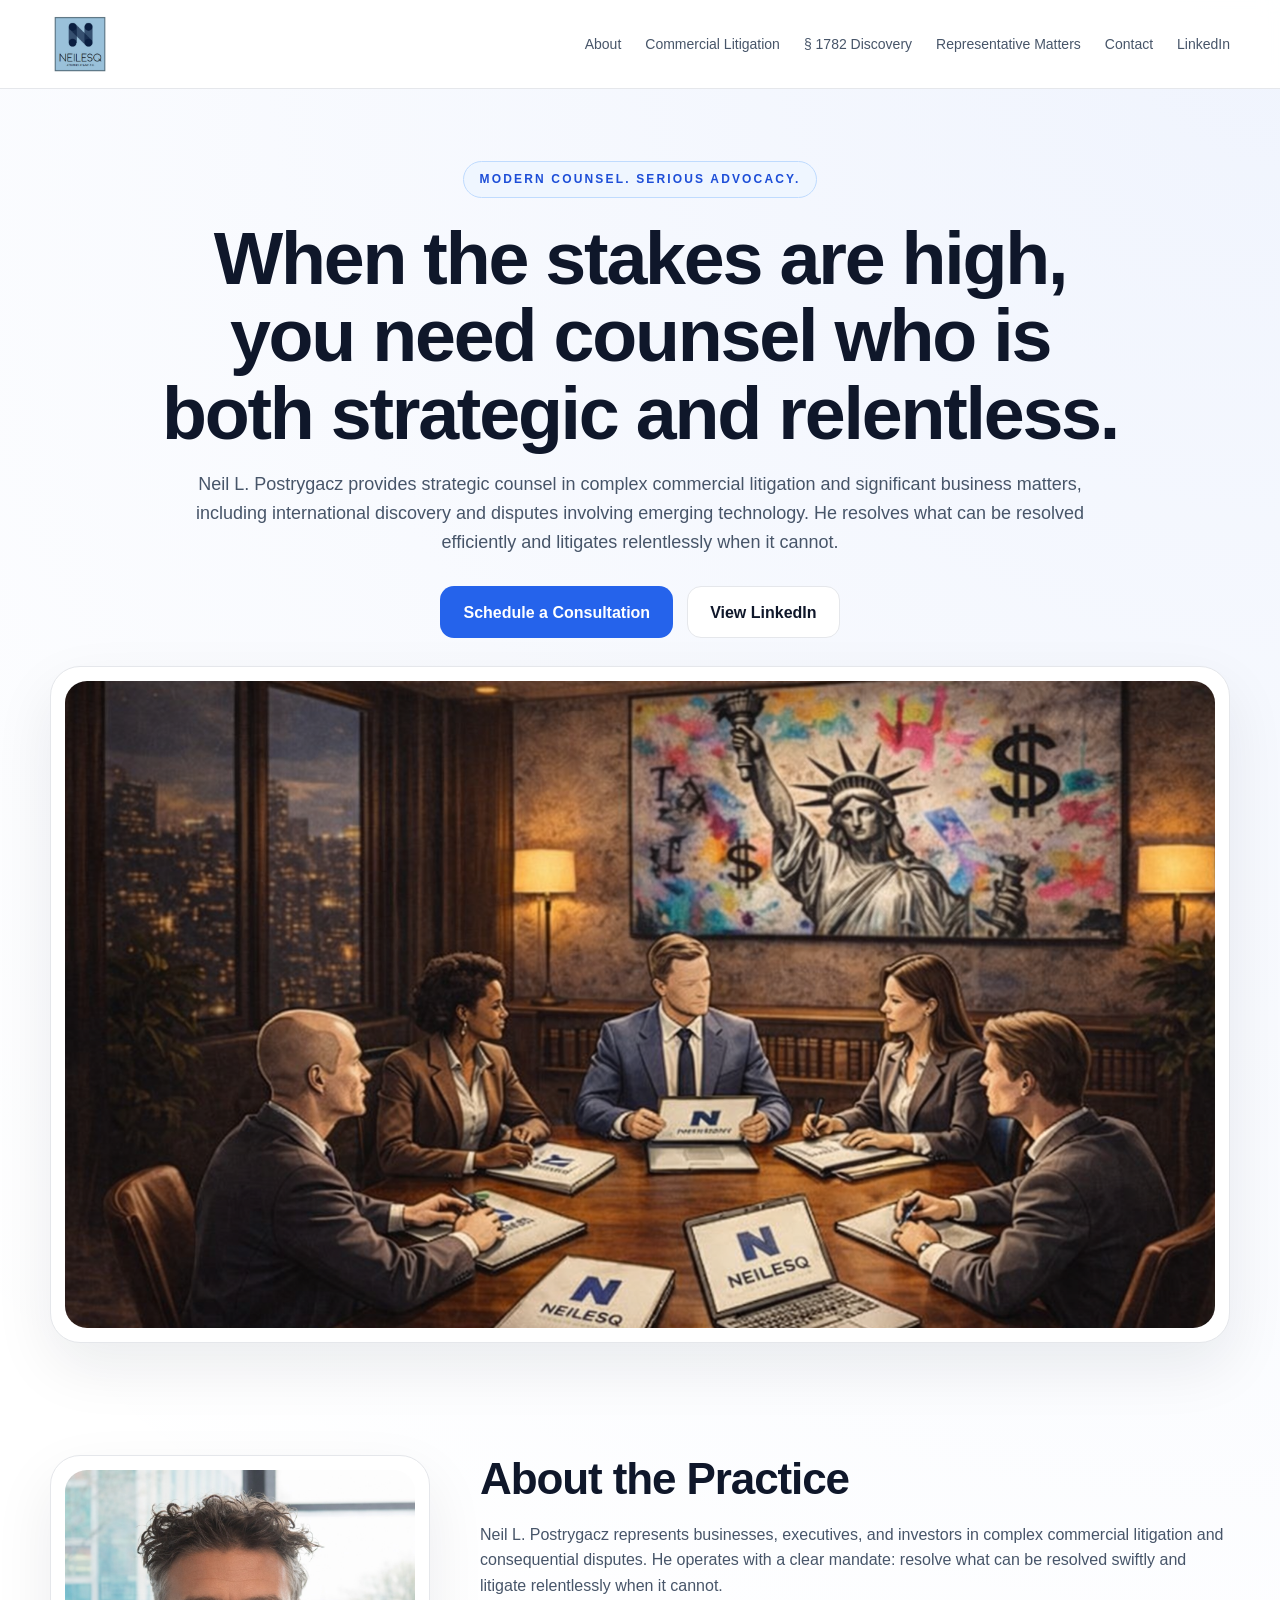
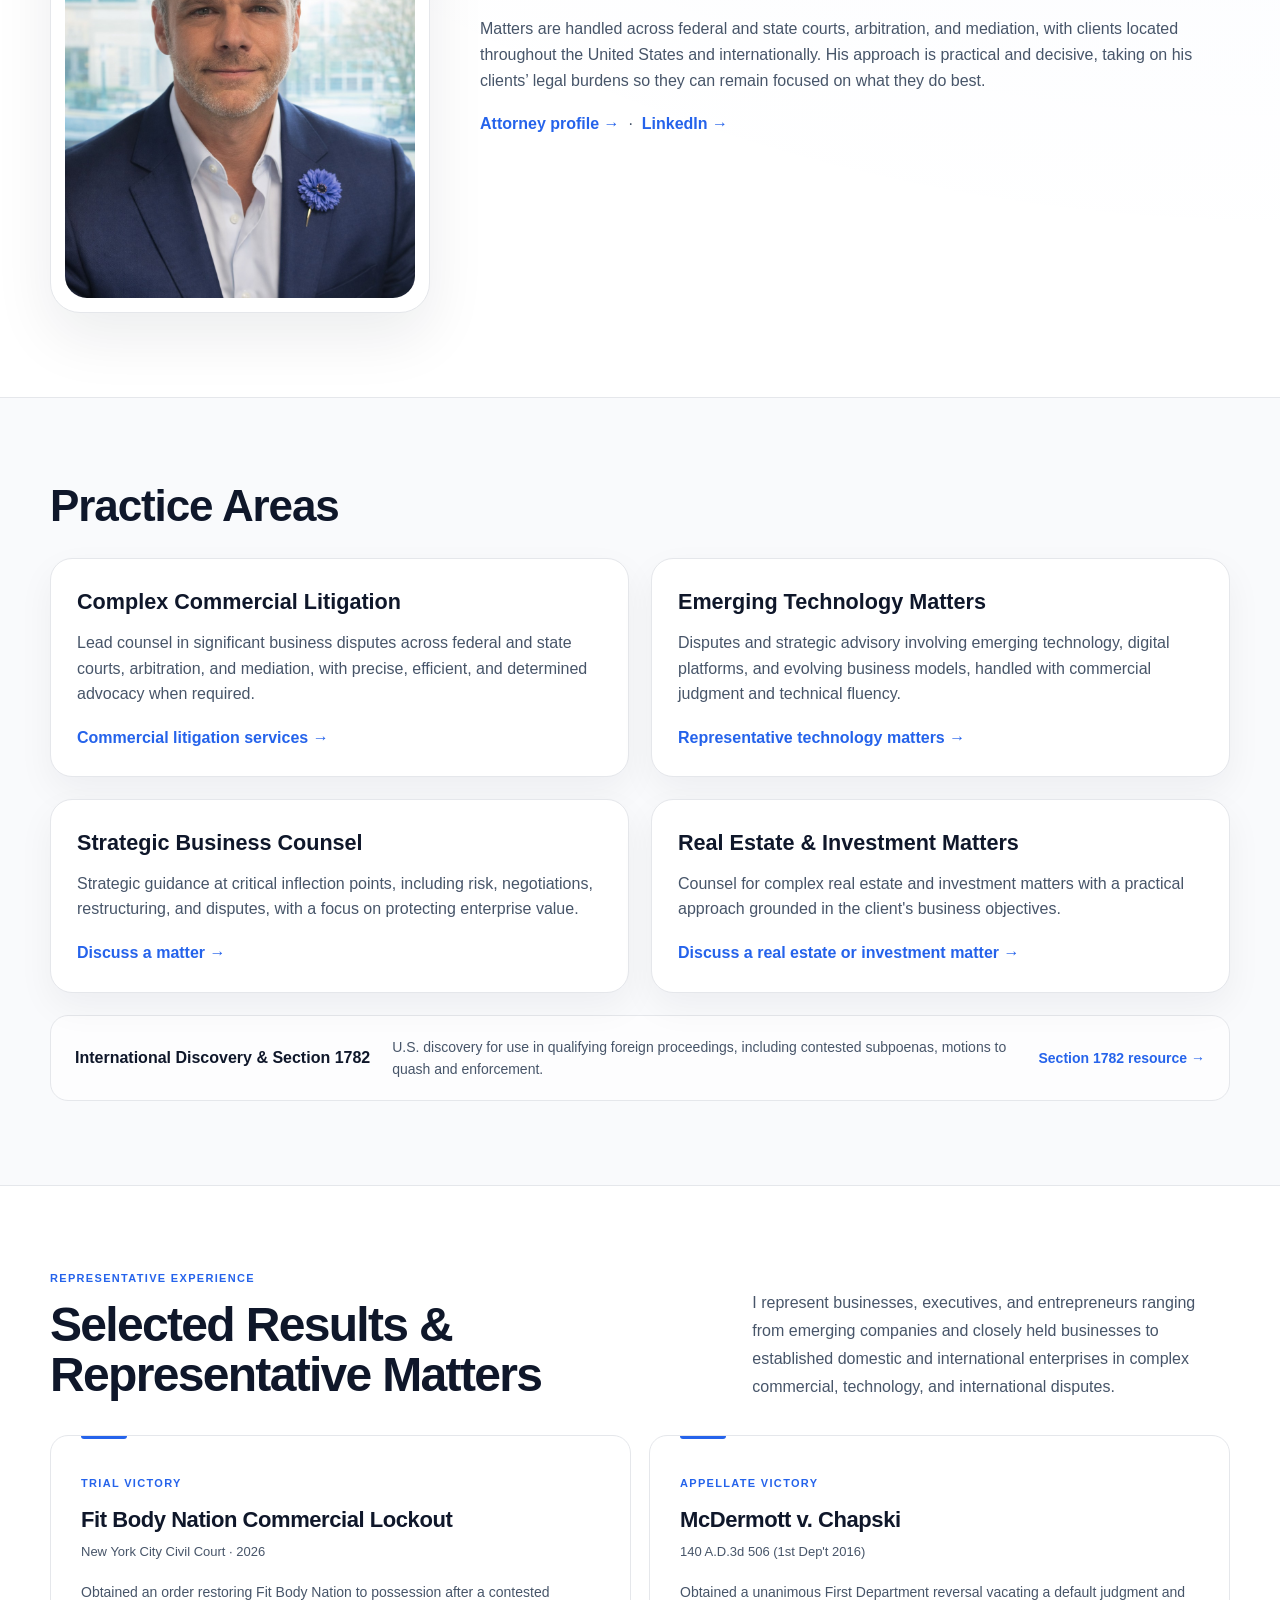
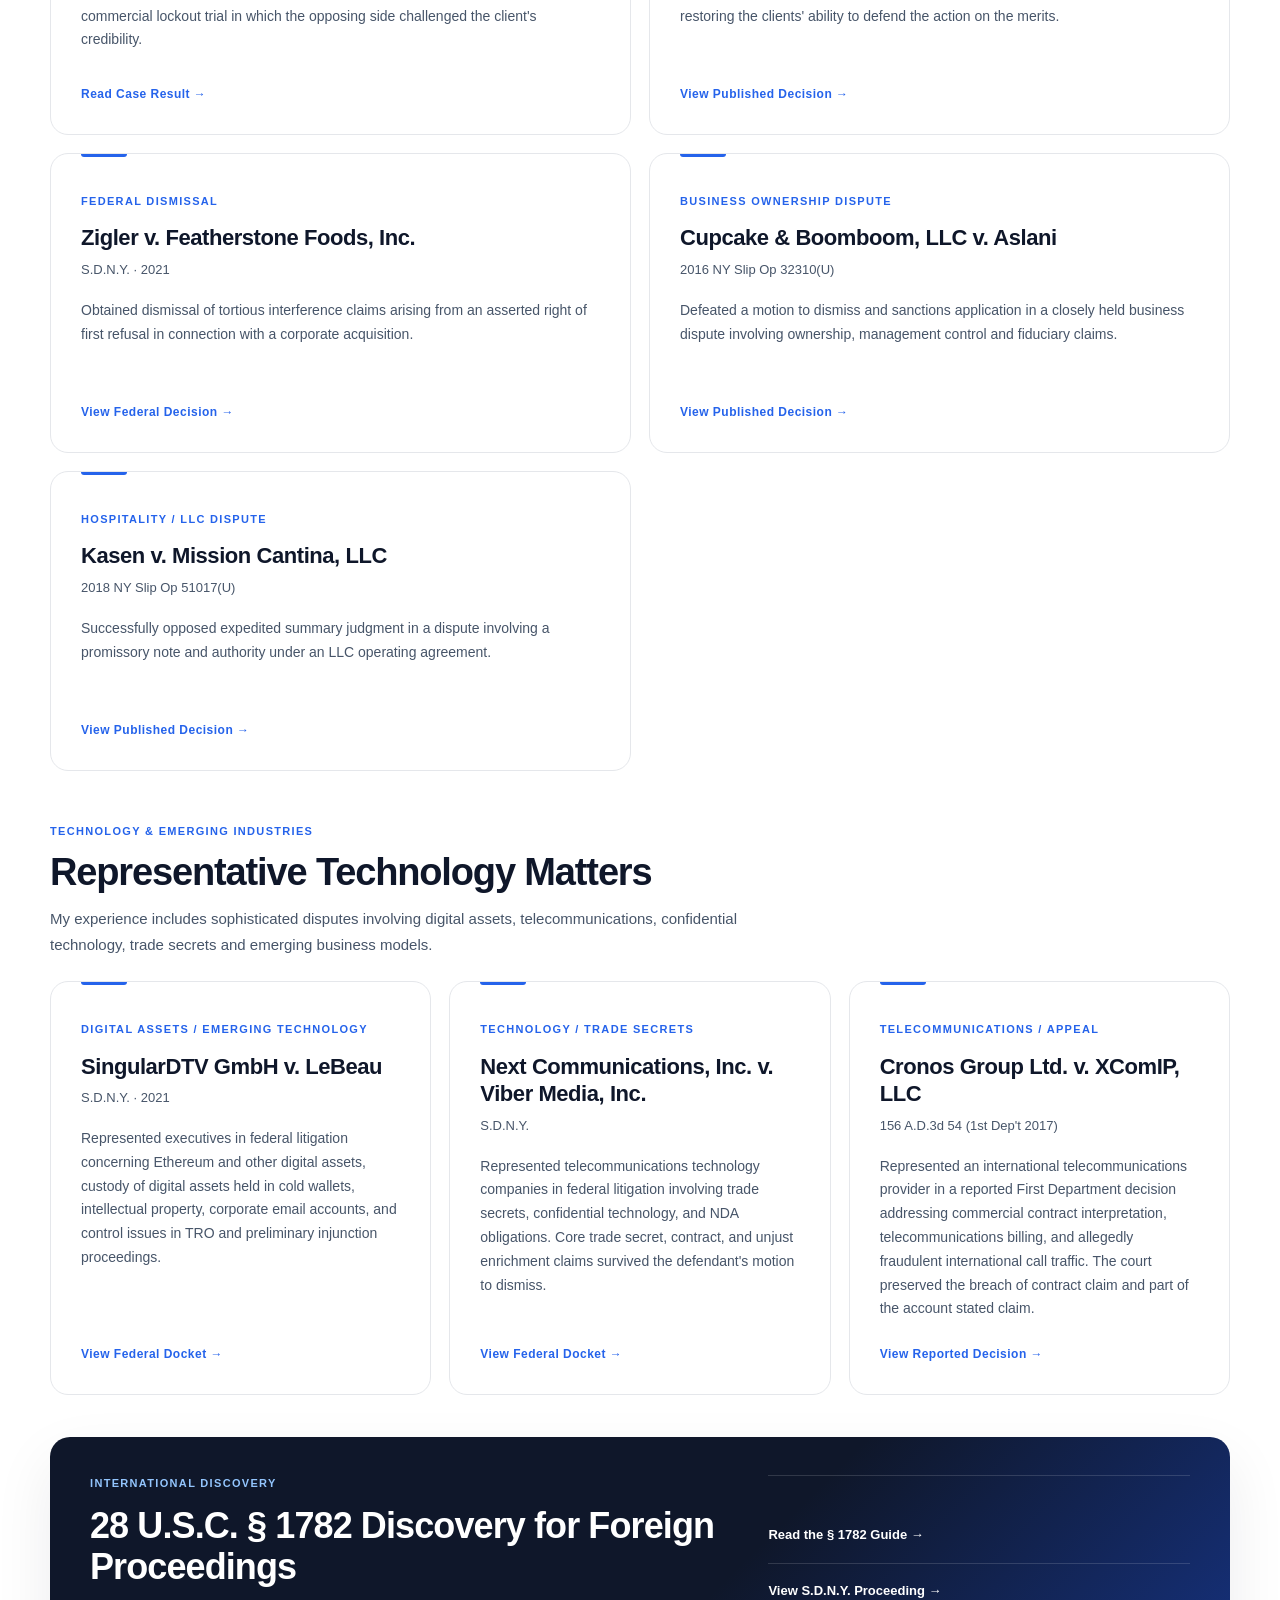
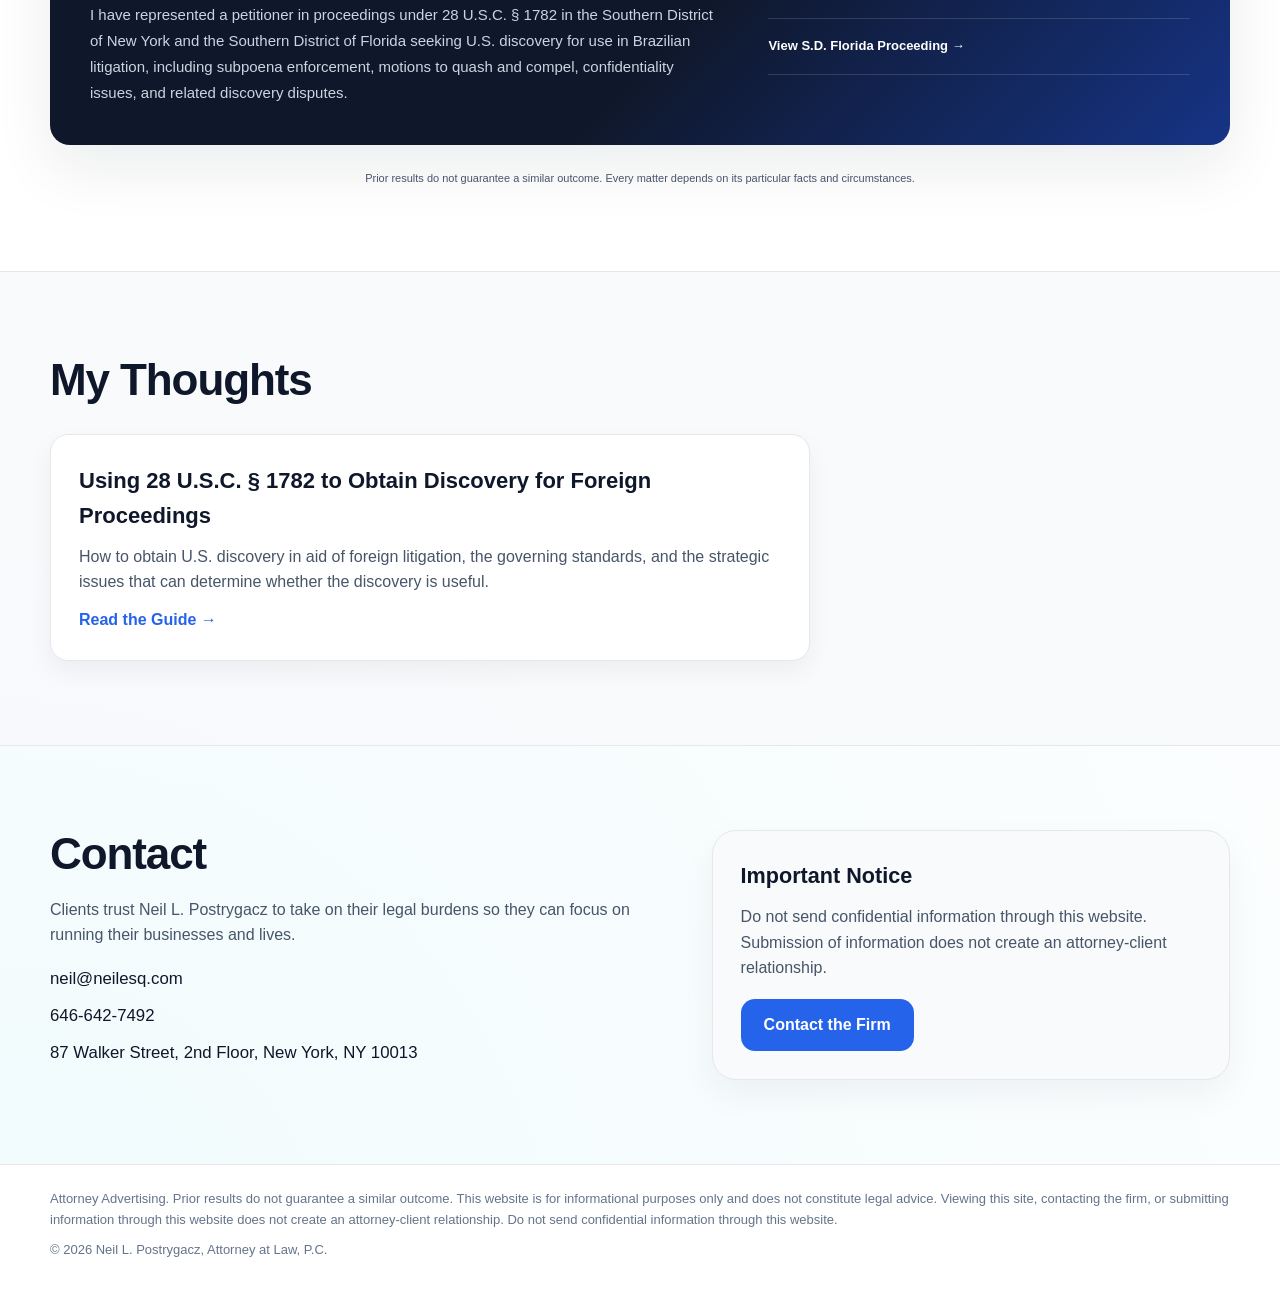
==== commit 2be06ffc: "Polish site copy and punctuation" ====
--- a/index.html
+++ b/index.html
@@ -4,20 +4,20 @@
   <meta charset="utf-8" />
   <meta name="viewport" content="width=device-width, initial-scale=1" />
   <title>New York Commercial Litigation Attorney | Neil L. Postrygacz</title>
-  <meta name="description" content="New York commercial litigation attorney Neil L. Postrygacz handles complex business disputes, cross-border discovery and emerging technology matters." />
+  <meta name="description" content="New York commercial litigation attorney Neil L. Postrygacz handles complex business disputes, international discovery, and emerging technology matters." />
   <meta name="author" content="Neil L. Postrygacz" />
   <meta name="robots" content="index, follow" />
   <link rel="canonical" href="https://www.neilesq.com/" />
 
   <meta property="og:title" content="New York Commercial Litigation Attorney | Neil L. Postrygacz" />
-  <meta property="og:description" content="Strategic, senior-level counsel for complex commercial litigation, cross-border disputes and emerging technology matters." />
+  <meta property="og:description" content="Strategic counsel for complex commercial litigation, international disputes, and emerging technology matters." />
   <meta property="og:type" content="website" />
   <meta property="og:url" content="https://www.neilesq.com/" />
   <meta property="og:site_name" content="Neil L. Postrygacz, Attorney at Law, P.C." />
   <meta property="og:image" content="https://www.neilesq.com/assets/boardroom.jpg" />
   <meta name="twitter:card" content="summary_large_image" />
   <meta name="twitter:title" content="New York Commercial Litigation Attorney | Neil L. Postrygacz" />
-  <meta name="twitter:description" content="Strategic, senior-level counsel for complex commercial litigation, cross-border disputes and emerging technology matters." />
+  <meta name="twitter:description" content="Strategic counsel for complex commercial litigation, international disputes, and emerging technology matters." />
   <meta name="theme-color" content="#ffffff" />
 
   <link rel="icon" type="image/png" href="assets/favicon.png" />
@@ -143,7 +143,7 @@
       <div class="container">
         <div class="eyebrow">Modern Counsel. Serious Advocacy.</div>
         <h1>When the stakes are high, you need counsel who is both strategic and relentless.</h1>
-        <p class="lead">Neil L. Postrygacz provides solution-driven counsel in complex commercial litigation and high-stakes business matters, including cross-border discovery and disputes involving emerging technology. He resolves what can be resolved efficiently and fights relentlessly when it cannot.</p>
+        <p class="lead">Neil L. Postrygacz provides strategic counsel in complex commercial litigation and significant business matters, including international discovery and disputes involving emerging technology. He resolves what can be resolved efficiently and litigates relentlessly when it cannot.</p>
         <div class="hero-actions">
           <a class="button primary" href="/#contact">Schedule a Consultation</a>
           <a class="button secondary" href="https://www.linkedin.com/in/neil-postrygacz-98832410/" target="_blank" rel="noopener">View LinkedIn</a>
@@ -166,8 +166,8 @@
         </div>
         <div>
           <h2>About the Practice</h2>
-          <p>Neil L. Postrygacz represents businesses, executives and investors in complex commercial litigation and consequential disputes. He operates with a clear mandate: resolve what can be resolved swiftly and litigate relentlessly when it cannot.</p>
-          <p>Matters are handled across federal and state courts, arbitration and mediation, with clients located throughout the United States and internationally. His approach is practical and decisive, taking on his clients’ legal burdens so they can remain focused on what they do best.</p>
+          <p>Neil L. Postrygacz represents businesses, executives, and investors in complex commercial litigation and consequential disputes. He operates with a clear mandate: resolve what can be resolved swiftly and litigate relentlessly when it cannot.</p>
+          <p>Matters are handled across federal and state courts, arbitration, and mediation, with clients located throughout the United States and internationally. His approach is practical and decisive, taking on his clients’ legal burdens so they can remain focused on what they do best.</p>
           <p><a class="text-link" href="/neil-postrygacz.html">Attorney profile →</a>&nbsp;&nbsp;·&nbsp;&nbsp;<a class="text-link" href="https://www.linkedin.com/in/neil-postrygacz-98832410/" target="_blank" rel="noopener">LinkedIn →</a></p>
         </div>
       </div>
@@ -179,28 +179,28 @@
         <div class="cards two-col">
           <article class="card">
             <h3>Complex Commercial Litigation</h3>
-            <p>Lead counsel in high-stakes business disputes across federal and state courts, arbitration and mediation, executed with precision, speed and relentless advocacy when required.</p>
+            <p>Lead counsel in significant business disputes across federal and state courts, arbitration, and mediation, with precise, efficient, and determined advocacy when required.</p>
             <a class="text-link" href="/commercial-litigation.html">Commercial litigation services →</a>
           </article>
           <article class="card">
             <h3>Emerging Technology Matters</h3>
-            <p>Disputes and strategic advisory involving emerging technology, digital platforms and evolving business models handled with commercial judgment and technical fluency.</p>
+            <p>Disputes and strategic advisory involving emerging technology, digital platforms, and evolving business models, handled with commercial judgment and technical fluency.</p>
             <a class="text-link" href="/#results">Representative technology matters →</a>
           </article>
           <article class="card">
             <h3>Strategic Business Counsel</h3>
-            <p>Outcome-driven guidance at critical inflection points, including risk, negotiations, restructuring and disputes focused on protecting enterprise value.</p>
+            <p>Strategic guidance at critical inflection points, including risk, negotiations, restructuring, and disputes, with a focus on protecting enterprise value.</p>
             <a class="text-link" href="/#contact">Discuss a matter →</a>
           </article>
           <article class="card">
             <h3>Real Estate &amp; Investment Matters</h3>
-            <p>Counsel for complex real estate and investment matters with a practical, business-first approach.</p>
+            <p>Counsel for complex real estate and investment matters with a practical approach grounded in the client's business objectives.</p>
             <a class="text-link" href="/#contact">Discuss a real estate or investment matter →</a>
           </article>
         </div>
 
         <div class="secondary-practice">
-          <strong>Cross-Border Discovery &amp; Section 1782</strong>
+          <strong>International Discovery &amp; Section 1782</strong>
           <span>U.S. discovery for use in qualifying foreign proceedings, including contested subpoenas, motions to quash and enforcement.</span>
           <a class="text-link" href="/1782-discovery.html">Section 1782 resource →</a>
         </div>
@@ -214,7 +214,7 @@
             <span class="section-kicker">REPRESENTATIVE EXPERIENCE</span>
             <h2>Selected Results &amp; Representative Matters</h2>
           </div>
-          <p class="results-intro">I represent businesses, executives and entrepreneurs ranging from emerging companies and closely held businesses to established domestic and international enterprises in complex commercial, technology and cross-border disputes.</p>
+          <p class="results-intro">I represent businesses, executives, and entrepreneurs ranging from emerging companies and closely held businesses to established domestic and international enterprises in complex commercial, technology, and international disputes.</p>
         </div>
 
         <div class="results-grid">
@@ -243,7 +243,7 @@
             <span class="result-label">FEDERAL DISMISSAL</span>
             <h3>Zigler v. Featherstone Foods, Inc.</h3>
             <div class="result-citation">S.D.N.Y. · 2021</div>
-            <p>Obtained dismissal of tortious-interference claims arising from an asserted right of first refusal in connection with a corporate acquisition.</p>
+            <p>Obtained dismissal of tortious interference claims arising from an asserted right of first refusal in connection with a corporate acquisition.</p>
             <span class="result-link">View Federal Decision →</span>
           </a>
 
@@ -282,7 +282,7 @@
               <span class="result-label">DIGITAL ASSETS / EMERGING TECHNOLOGY</span>
               <h3>SingularDTV GmbH v. LeBeau</h3>
               <div class="result-citation">S.D.N.Y. · 2021</div>
-              <p>Represented executives in federal litigation concerning Ethereum and other digital assets, cold-wallet custody, intellectual property, corporate email accounts and control issues in TRO and preliminary-injunction proceedings.</p>
+              <p>Represented executives in federal litigation concerning Ethereum and other digital assets, custody of digital assets held in cold wallets, intellectual property, corporate email accounts, and control issues in TRO and preliminary injunction proceedings.</p>
               <span class="result-link">View Federal Docket →</span>
             </a>
 
@@ -292,7 +292,7 @@
               <span class="result-label">TECHNOLOGY / TRADE SECRETS</span>
               <h3>Next Communications, Inc. v. Viber Media, Inc.</h3>
               <div class="result-citation">S.D.N.Y.</div>
-              <p>Represented telecommunications technology companies in federal litigation involving trade secrets, confidential technology and NDA obligations. Core trade-secret, contract and unjust-enrichment claims survived the defendant's motion to dismiss.</p>
+              <p>Represented telecommunications technology companies in federal litigation involving trade secrets, confidential technology, and NDA obligations. Core trade secret, contract, and unjust enrichment claims survived the defendant's motion to dismiss.</p>
               <span class="result-link">View Federal Docket →</span>
             </a>
 
@@ -302,7 +302,7 @@
               <span class="result-label">TELECOMMUNICATIONS / APPEAL</span>
               <h3>Cronos Group Ltd. v. XComIP, LLC</h3>
               <div class="result-citation">156 A.D.3d 54 (1st Dep't 2017)</div>
-              <p>Represented an international telecommunications provider in a reported First Department decision addressing commercial contract interpretation, telecommunications billing and allegedly fraudulent international call traffic. The court preserved the breach-of-contract claim and part of the account-stated claim.</p>
+              <p>Represented an international telecommunications provider in a reported First Department decision addressing commercial contract interpretation, telecommunications billing, and allegedly fraudulent international call traffic. The court preserved the breach of contract claim and part of the account stated claim.</p>
               <span class="result-link">View Reported Decision →</span>
             </a>
           </div>
@@ -310,9 +310,9 @@
 
         <div class="crossborder-feature">
           <div class="crossborder-copy">
-            <span class="section-kicker light">CROSS-BORDER LITIGATION</span>
+            <span class="section-kicker light">INTERNATIONAL DISCOVERY</span>
             <h3>28 U.S.C. § 1782 Discovery for Foreign Proceedings</h3>
-            <p>I have handled coordinated federal proceedings in the Southern Districts of New York and Florida seeking U.S. discovery for use in litigation in Brazil, including subpoena enforcement, motions to quash and compel, and related cross-border discovery issues.</p>
+            <p>I have represented a petitioner in proceedings under 28 U.S.C. § 1782 in the Southern District of New York and the Southern District of Florida seeking U.S. discovery for use in Brazilian litigation, including subpoena enforcement, motions to quash and compel, confidentiality issues, and related discovery disputes.</p>
           </div>
 
           <div class="crossborder-links">
@@ -334,7 +334,7 @@
         <div class="article-card">
           <a href="/1782-discovery.html" class="article-link">
             <h3>Using 28 U.S.C. § 1782 to Obtain Discovery for Foreign Proceedings</h3>
-            <p>How to obtain U.S. discovery in aid of foreign litigation, the governing standards and the strategic issues that can determine whether the discovery is useful.</p>
+            <p>How to obtain U.S. discovery in aid of foreign litigation, the governing standards, and the strategic issues that can determine whether the discovery is useful.</p>
             <span class="read-more">Read the Guide →</span>
           </a>
         </div>
--- a/styles.css
+++ b/styles.css
@@ -470,6 +470,81 @@
 }
 .authority-links a{color:var(--blue); font-weight:700}
 .authority-links a:hover{text-decoration:underline}
+.profile-bio-section{padding-top:68px}
+.profile-bio-grid{
+  display:grid;
+  grid-template-columns:minmax(220px,260px) minmax(0,1fr);
+  gap:48px;
+  align-items:start;
+}
+.profile-photo-column{min-width:0}
+.profile-portrait{
+  padding:10px;
+  border-radius:20px;
+  box-shadow:0 18px 42px rgba(15,23,42,.07);
+}
+.profile-portrait img{border-radius:14px}
+.profile-credentials{
+  margin-top:26px;
+  border-top:1px solid var(--line);
+}
+.profile-credential{
+  padding:17px 0;
+  border-bottom:1px solid var(--line);
+}
+.profile-credential h3{
+  margin:0 0 7px;
+  color:var(--blue);
+  font-size:11px;
+  font-weight:800;
+  letter-spacing:.12em;
+  text-transform:uppercase;
+}
+.profile-credential p{
+  margin:0;
+  color:var(--muted);
+  font-size:14px;
+  line-height:1.7;
+}
+.profile-bio-copy{max-width:none}
+.profile-bio-copy h2{margin:0 0 24px}
+.profile-bio-copy p{
+  margin-bottom:21px;
+  font-size:1.04rem;
+  line-height:1.86;
+  text-align:justify;
+  text-justify:inter-word;
+  hyphens:none;
+  -webkit-hyphens:none;
+  word-break:normal;
+  overflow-wrap:normal;
+}
+.profile-matters-wrap{max-width:980px}
+.profile-matters-list{
+  list-style:none;
+  margin:28px 0 0;
+  padding:0;
+  border-top:1px solid var(--line);
+}
+.profile-matters-list li{
+  position:relative;
+  padding:20px 0 20px 26px;
+  border-bottom:1px solid var(--line);
+  color:var(--muted);
+  font-size:1rem;
+  line-height:1.75;
+}
+.profile-matters-list li::before{
+  content:"";
+  position:absolute;
+  left:2px;
+  top:30px;
+  width:7px;
+  height:7px;
+  border-radius:50%;
+  background:var(--blue);
+}
+.profile-matters-list strong{color:var(--text)}
 @media (max-width:1000px){
   #results .technology-grid{grid-template-columns:1fr}
   #results .technology-card{min-height:auto}
@@ -494,7 +569,11 @@
   .brand img{height:48px}
 }
 @media (max-width:900px){
-  .two-col,.about-grid,.contact-grid,.content-layout{grid-template-columns:1fr}
+  .two-col,.about-grid,.contact-grid,.content-layout,.profile-bio-grid{grid-template-columns:1fr}
+  .profile-bio-grid{gap:38px}
+  .profile-photo-column{max-width:380px}
+  .profile-bio-copy{max-width:none}
+  .profile-bio-copy p{text-align:left}
   #results .results-header{grid-template-columns:1fr; gap:18px}
   #results .results-grid{grid-template-columns:1fr}
   #results .crossborder-feature{grid-template-columns:1fr; gap:28px}
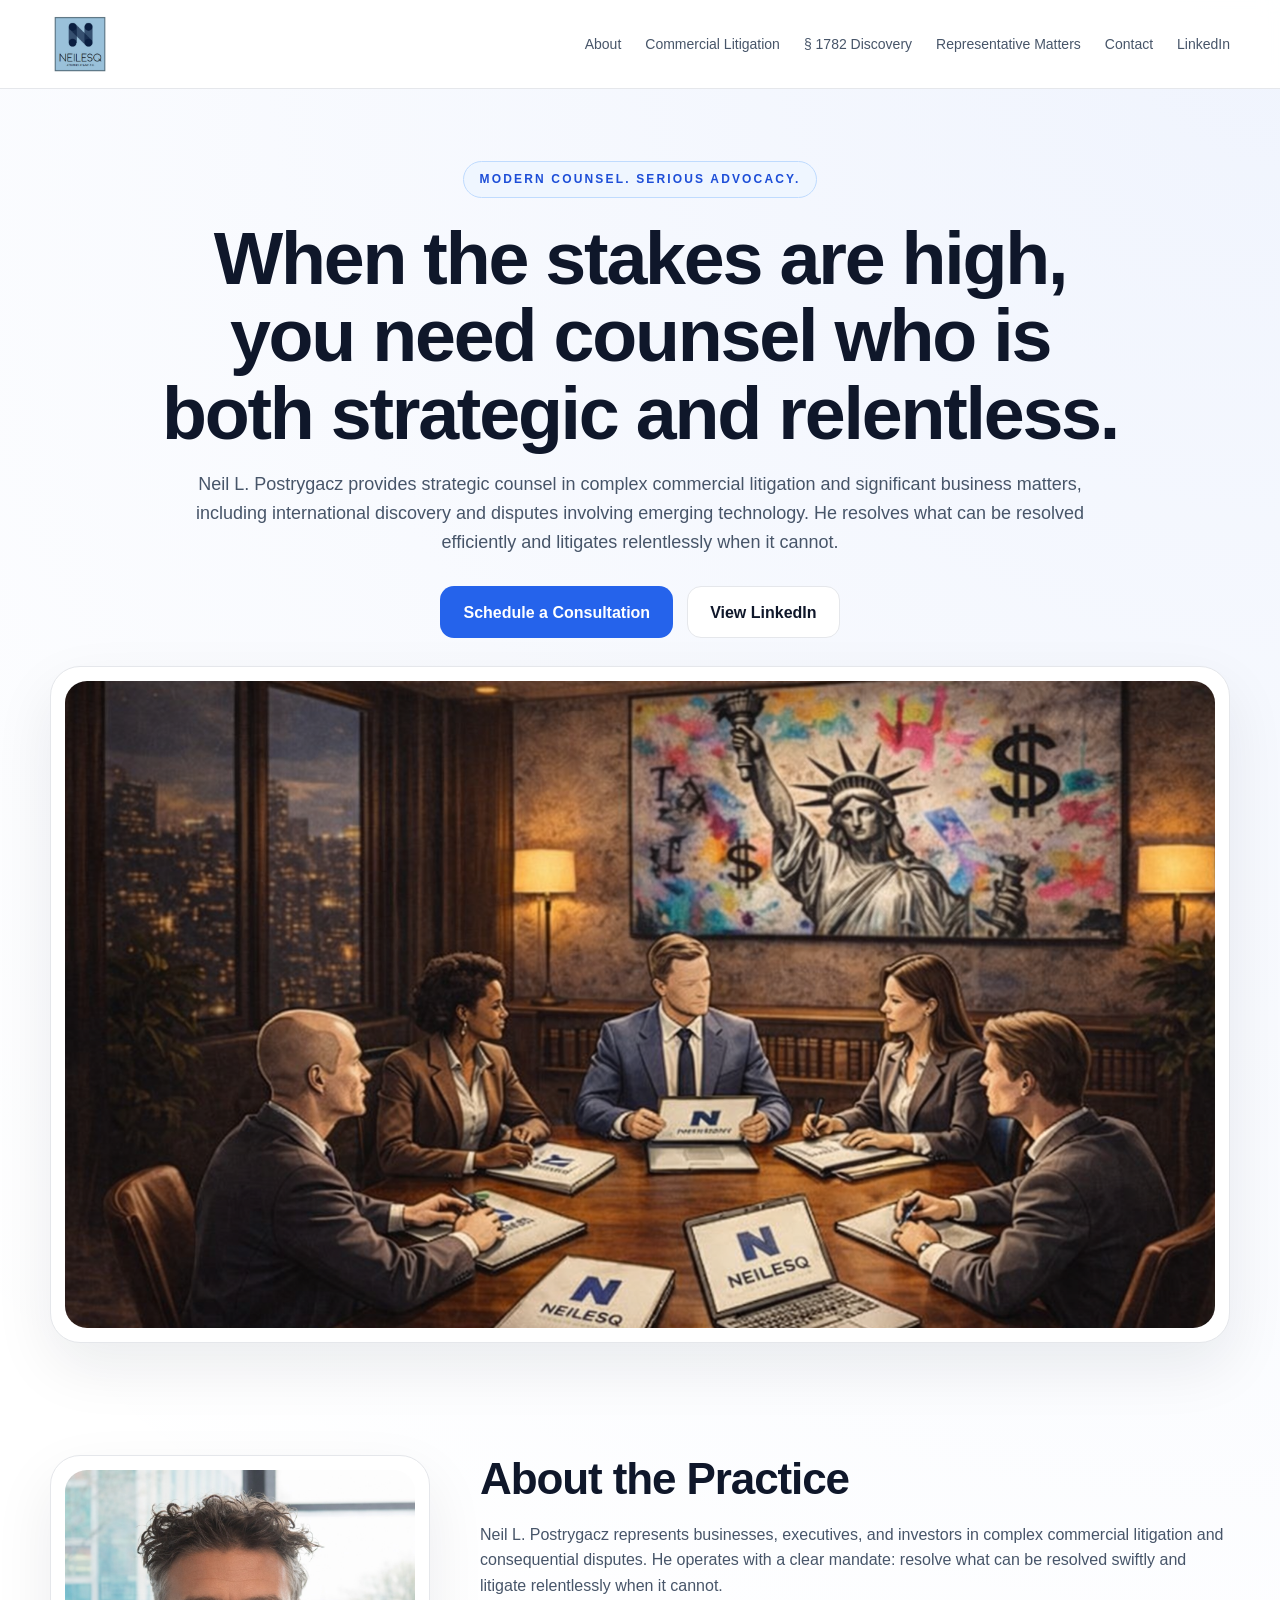
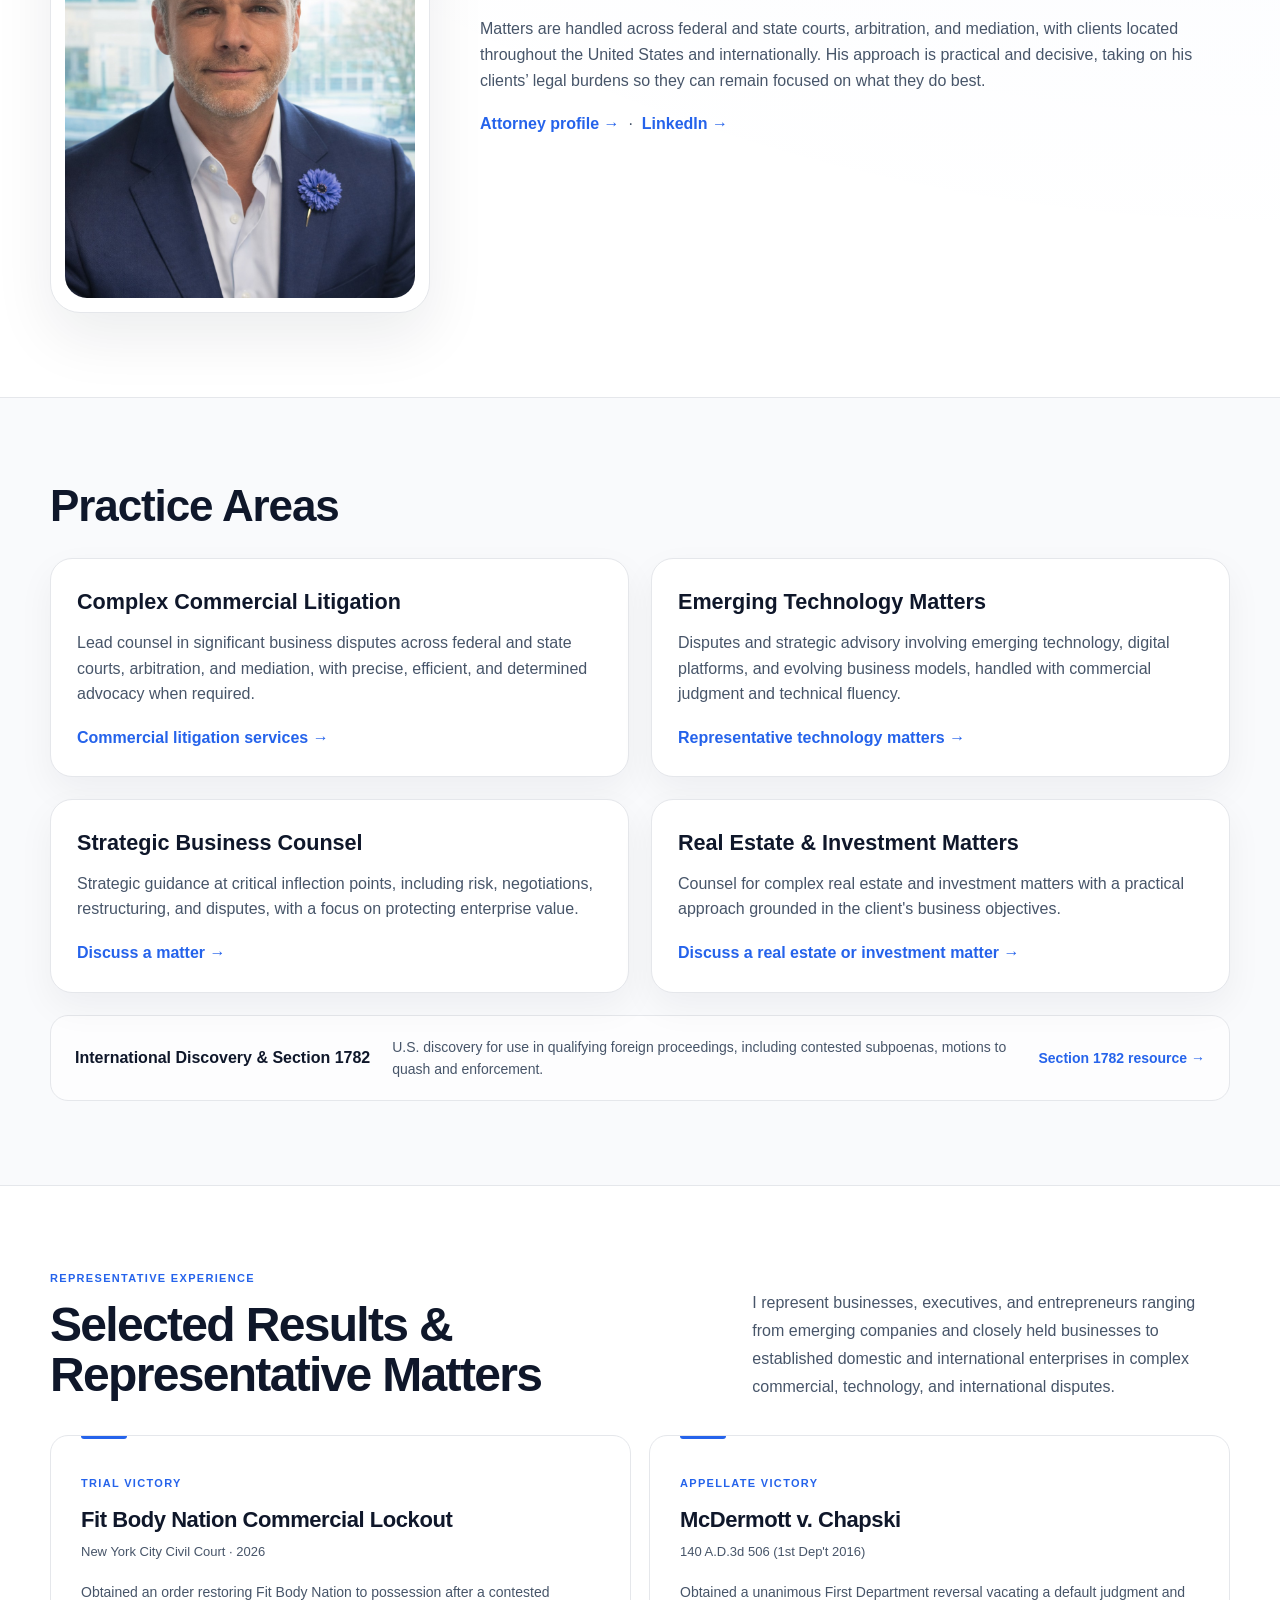
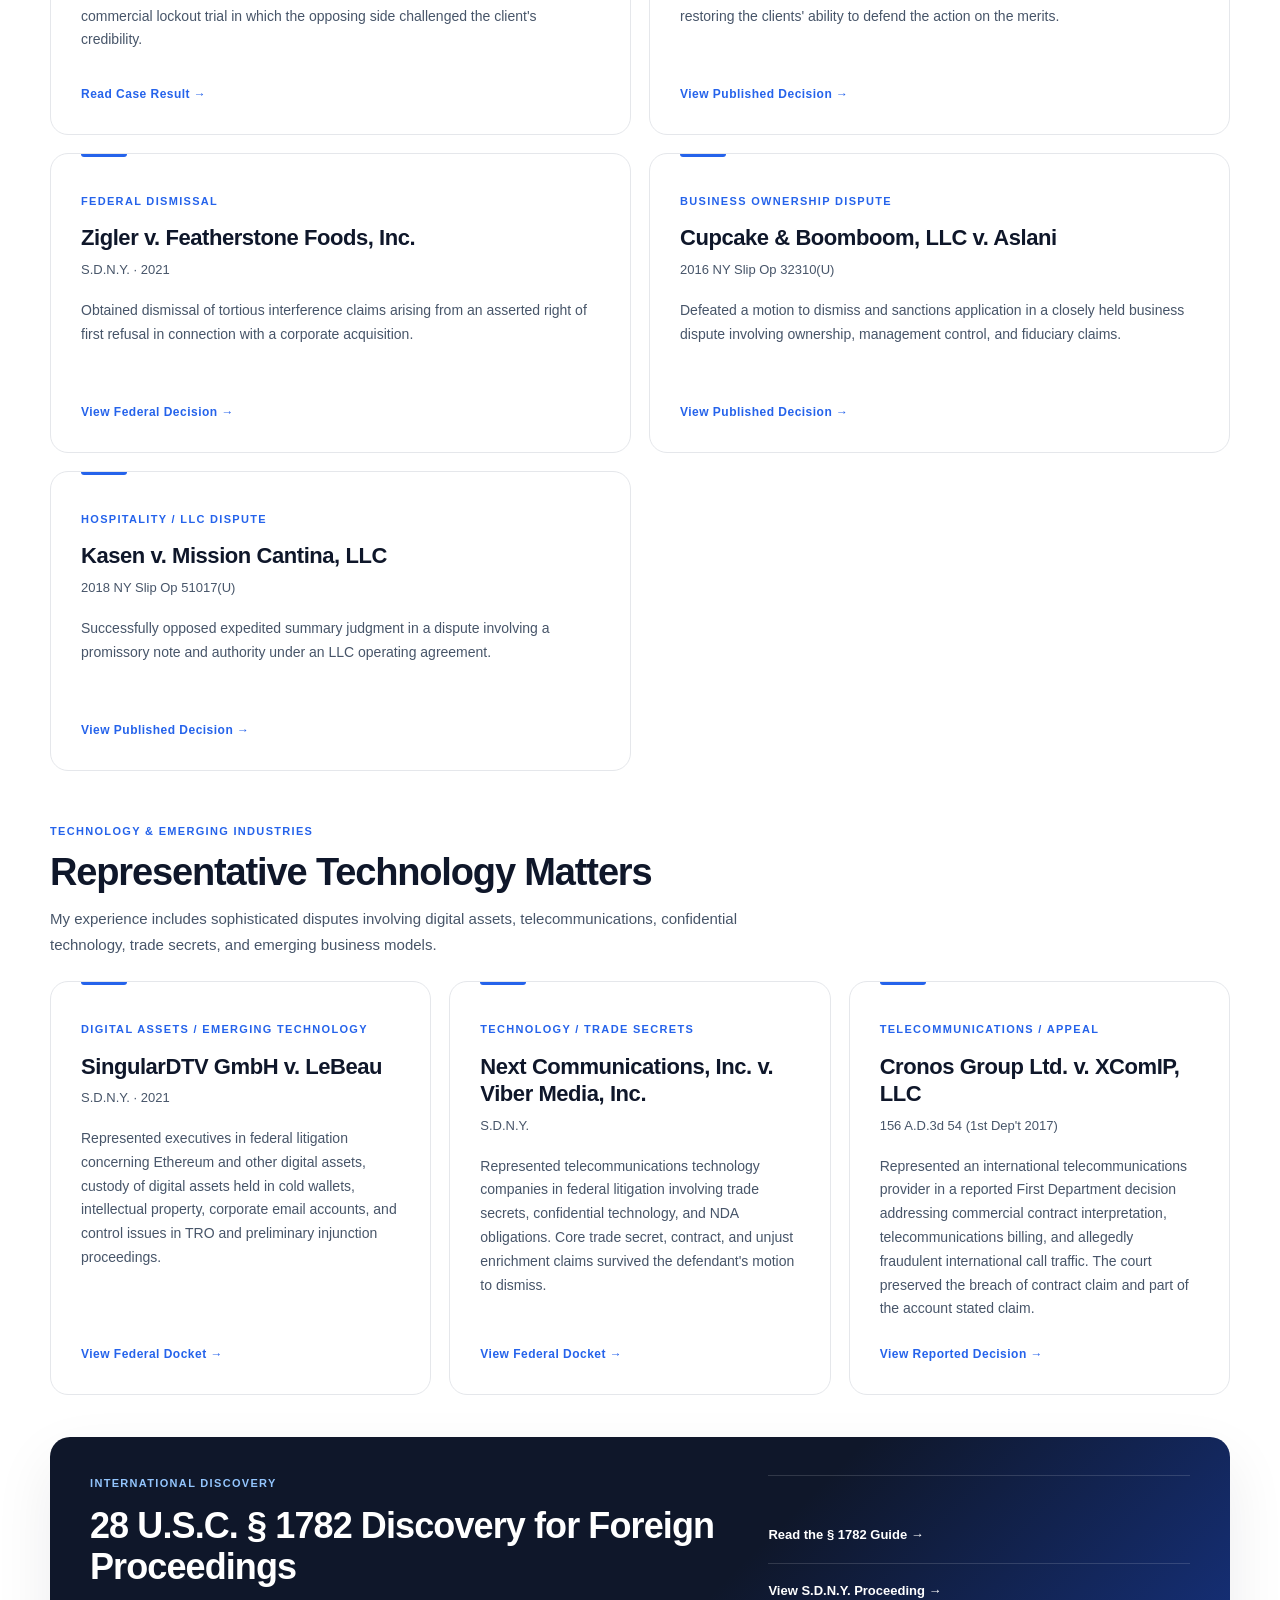
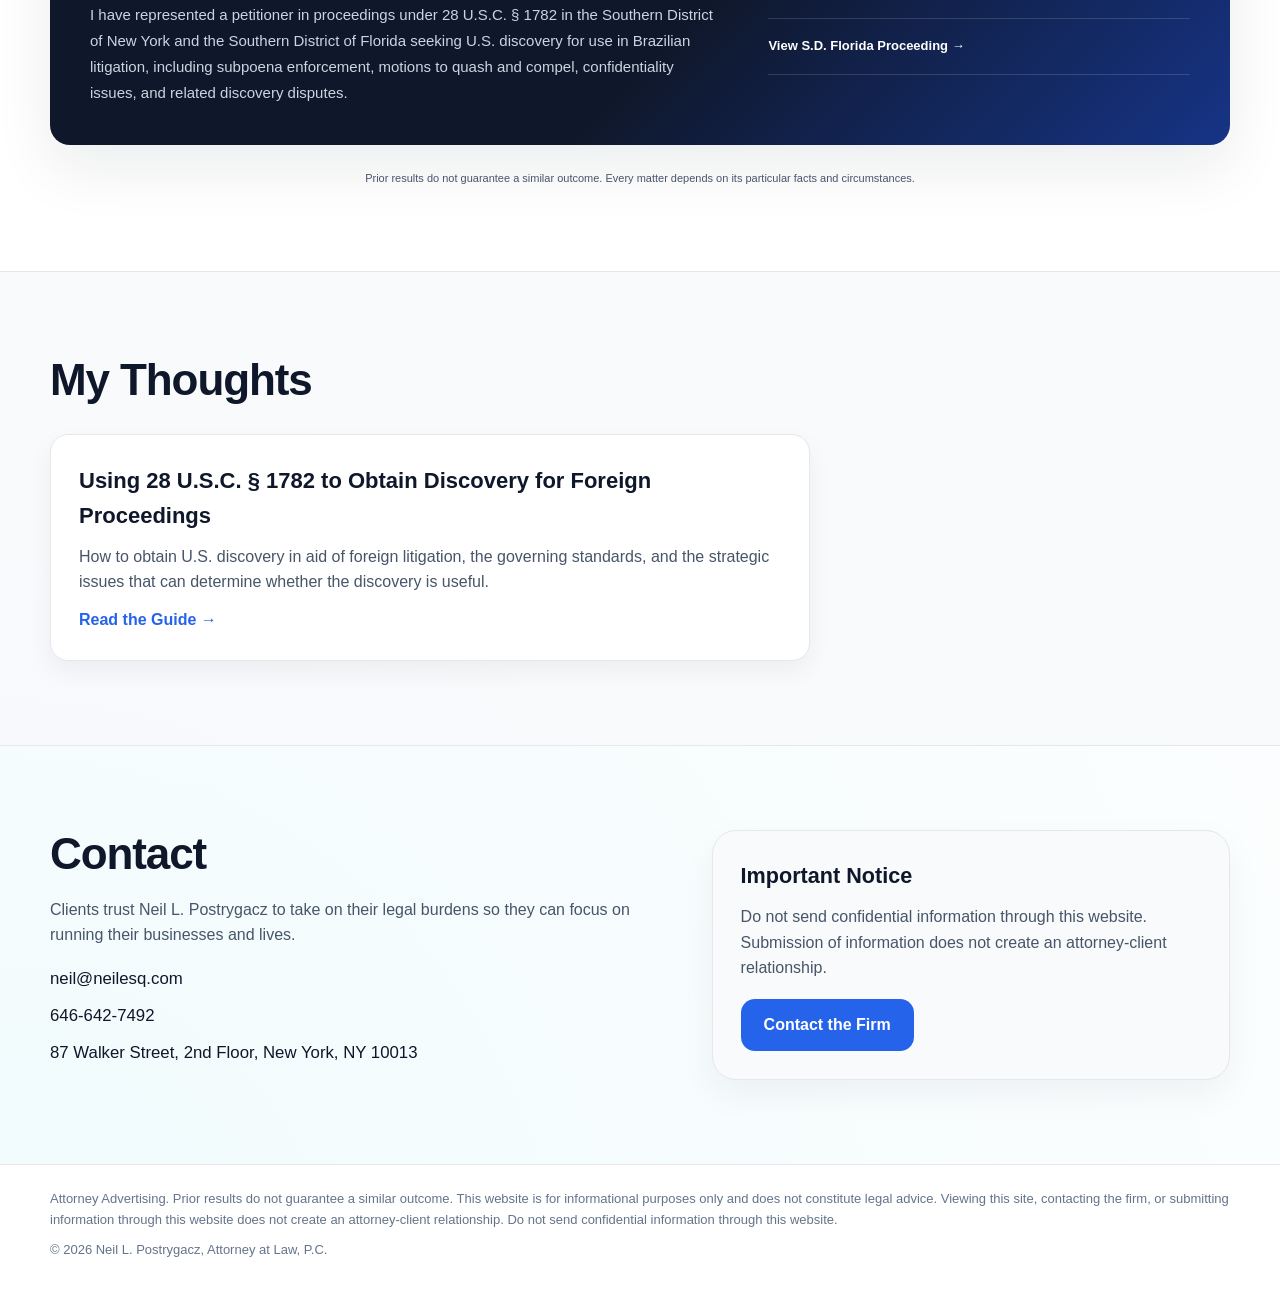
==== commit 6dacf4b6: "Complete homepage copy edit" ====
--- a/index.html
+++ b/index.html
@@ -55,11 +55,11 @@
       "founder": {
         "@id": "https://www.neilesq.com/#neil-postrygacz"
       },
-      "description": "Commercial litigation, cross-border discovery, emerging technology disputes, arbitration, mediation and strategic business matters.",
+      "description": "Commercial litigation, international discovery, emerging technology disputes, arbitration, mediation, and strategic business matters.",
       "serviceType": [
         "Commercial Litigation",
         "Business Disputes",
-        "Cross-Border Discovery",
+        "International Discovery",
         "28 U.S.C. Section 1782",
         "Arbitration",
         "Mediation"
@@ -81,7 +81,7 @@
       "knowsAbout": [
         "Commercial Litigation",
         "Business Disputes",
-        "Cross-Border Discovery",
+        "International Discovery",
         "28 U.S.C. Section 1782",
         "Emerging Technology Disputes",
         "Arbitration",
@@ -104,7 +104,7 @@
       "@id": "https://www.neilesq.com/#webpage",
       "url": "https://www.neilesq.com/",
       "name": "New York Commercial Litigation Attorney | Neil L. Postrygacz",
-      "description": "New York commercial litigation attorney Neil L. Postrygacz handles complex business disputes, cross-border discovery and emerging technology matters.",
+      "description": "New York commercial litigation attorney Neil L. Postrygacz handles complex business disputes, international discovery, and emerging technology matters.",
       "isPartOf": {
         "@id": "https://www.neilesq.com/#website"
       },
@@ -253,7 +253,7 @@
             <span class="result-label">BUSINESS OWNERSHIP DISPUTE</span>
             <h3>Cupcake &amp; Boomboom, LLC v. Aslani</h3>
             <div class="result-citation">2016 NY Slip Op 32310(U)</div>
-            <p>Defeated a motion to dismiss and sanctions application in a closely held business dispute involving ownership, management control and fiduciary claims.</p>
+            <p>Defeated a motion to dismiss and sanctions application in a closely held business dispute involving ownership, management control, and fiduciary claims.</p>
             <span class="result-link">View Published Decision →</span>
           </a>
 
@@ -272,7 +272,7 @@
           <div class="technology-heading">
             <span class="section-kicker">TECHNOLOGY &amp; EMERGING INDUSTRIES</span>
             <h3>Representative Technology Matters</h3>
-            <p>My experience includes sophisticated disputes involving digital assets, telecommunications, confidential technology, trade secrets and emerging business models.</p>
+            <p>My experience includes sophisticated disputes involving digital assets, telecommunications, confidential technology, trade secrets, and emerging business models.</p>
           </div>
 
           <div class="technology-grid">
